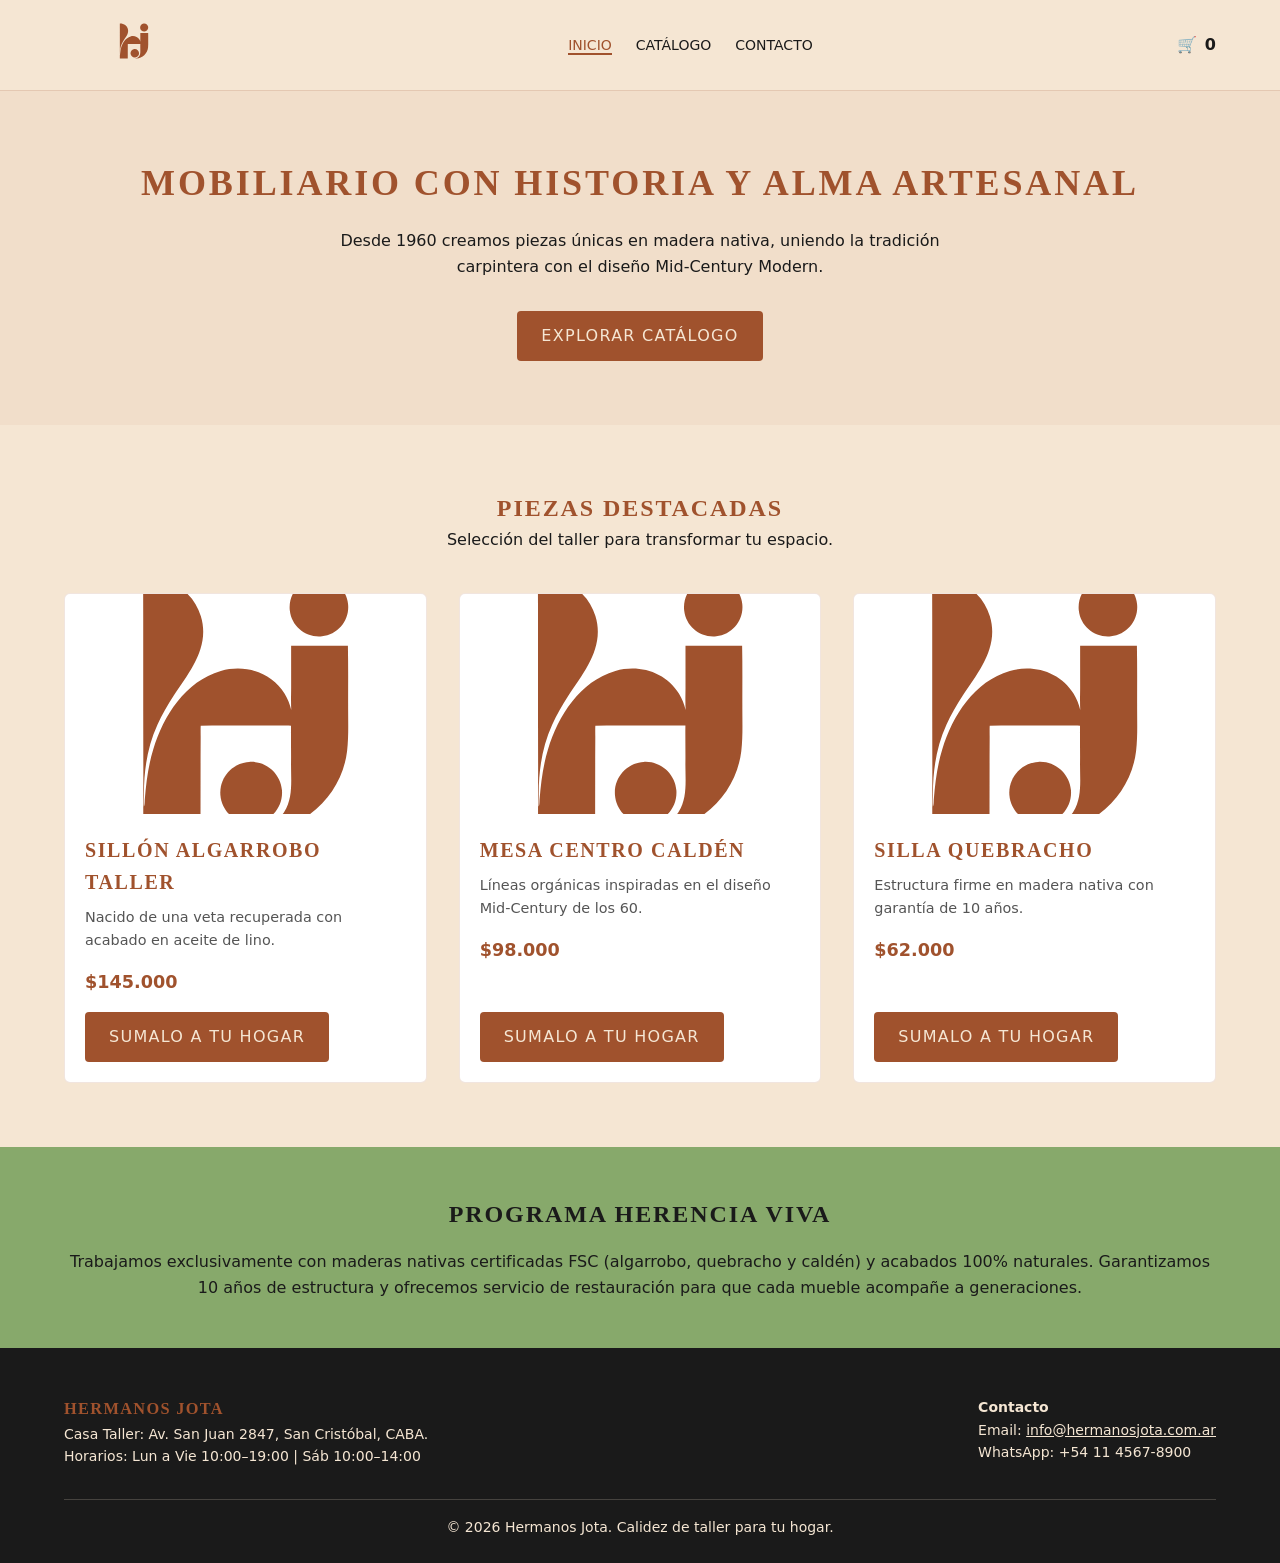
==== src/index.html @ d4ddc40b "maquetado y estilos de la pagina de inicio" ====
<!DOCTYPE html>
<html lang="es">
<head>
    <meta charset="UTF-8">
    <meta name="viewport" content="width=device-width, initial-scale=1.0">
    <title>Hermanos Jota — Mueblería Artesanal</title>
    <meta name="description" content="Mueblería artesanal Mid-Century Modern. Piezas duraderas de madera nativa sustentable hechas a mano en Buenos Aires desde 1960.">
    <link rel="stylesheet" href="css/styles.css">
    <script src="js/app.js" defer></script>
</head>
<body>

    <!-- Header principal -->
    <header class="header">
        <div class="header__container container">
            <a href="index.html" class="header__logo-link" aria-label="Ir a la página de inicio de Hermanos Jota">
                <img src="assets/images/logo.svg" alt="Logotipo de Hermanos Jota Muebles" class="header__logo" width="140" height="50">
            </a>

            <nav class="nav" aria-label="Navegación principal">
                <ul class="nav__list">
                    <li><a href="index.html" class="nav__link nav__link--active" aria-current="page">Inicio</a></li>
                    <li><a href="productos.html" class="nav__link">Catálogo</a></li>
                    <li><a href="contacto.html" class="nav__link">Contacto</a></li>
                </ul>
            </nav>

            <div class="header__cart-status" aria-label="Estado del carrito">
                <span class="cart-icon" aria-hidden="true">🛒</span>
                <span class="cart-count" id="cart-counter">0</span>
            </div>
        </div>
    </header>

    <main>
        <!-- Hero Banner -->
        <section class="hero" aria-labelledby="hero-title">
            <div class="hero__content container">
                <h1 id="hero-title" class="hero__title">Mobiliario con historia y alma artesanal</h1>
                <p class="hero__subtitle">
                    Desde 1960 creamos piezas únicas en madera nativa, uniendo la tradición carpintera con el diseño Mid-Century Modern.
                </p>
                <a href="productos.html" class="btn btn--primary">Explorar catálogo</a>
            </div>
        </section>

        <!-- Sección Destacados -->
        <section class="featured container" aria-labelledby="featured-title">
            <header class="section-header">
                <h2 id="featured-title" class="section-header__title">Piezas destacadas</h2>
                <p class="section-header__subtitle">Selección del taller para transformar tu espacio.</p>
            </header>

            <!-- Estado de carga -->
            <div id="loading-state" class="loading-state" aria-live="polite">
                <p>Cargando piezas del taller...</p>
            </div>

            <!-- Grilla de productos (se puebla dinámicamente con JS) -->
            <div id="featured-products-grid" class="products-grid" aria-live="polite"></div>
        </section>

        <!-- Sección Herencia Viva -->
        <section class="heritage" aria-labelledby="heritage-title">
            <div class="heritage__container container">
                <h2 id="heritage-title" class="heritage__title">Programa Herencia Viva</h2>
                <p class="heritage__text">
                    Trabajamos exclusivamente con maderas nativas certificadas FSC (algarrobo, quebracho y caldén) y acabados 100% naturales. Garantizamos 10 años de estructura y ofrecemos servicio de restauración para que cada mueble acompañe a generaciones.
                </p>
            </div>
        </section>
    </main>

    <!-- Footer -->
    <footer class="footer">
        <div class="footer__container container">
            <div class="footer__info">
                <h3 class="footer__brand">Hermanos Jota</h3>
                <p>Casa Taller: Av. San Juan 2847, San Cristóbal, CABA.</p>
                <p>Horarios: Lun a Vie 10:00–19:00 | Sáb 10:00–14:00</p>
            </div>
            <div class="footer__contact">
                <h4>Contacto</h4>
                <p>Email: <a href="mailto:info@hermanosjota.com.ar">info@hermanosjota.com.ar</a></p>
                <p>WhatsApp: +54 11 4567-8900</p>
            </div>
            <div class="footer__copy">
                <p>&copy; <span id="current-year"></span> Hermanos Jota. Calidez de taller para tu hogar.</p>
            </div>
        </div>
    </footer>

</body>
</html>
---- src/css/styles.css ----
/* Variables del Manual de Marca (2026) */
:root {
    --siena-tostado: #A0522D;
    --verde-salvia: #87A96B;
    --alabastro-calido: #F5E6D3;
    --vara-de-oro: #D4A437;
    --rosa-polvoriento: #C47A6D;
    --negro-carbon: #1A1A1A;
    --font-primary: 'Inter', system-ui, -apple-system, sans-serif;
    --font-secondary: 'Playfair Display', Georgia, serif;
}

/* Reset y Base */
*, *::before, *::after {
    box-sizing: border-box;
    margin: 0;
    padding: 0;
}

body {
    font-family: var(--font-primary);
    font-weight: 400;
    font-size: 1rem;
    line-height: 1.6;
    color: var(--negro-carbon);
    background-color: var(--alabastro-calido);
}

.container {
    width: 90%;
    max-width: 1200px;
    margin: 0 auto;
}

/* Tipografías y Encabezados */
h1, h2, h3 {
    font-family: var(--font-secondary);
    color: var(--siena-tostado);
    text-transform: uppercase;
    letter-spacing: 0.08em;
}

/* Header */
.header {
    background-color: var(--alabastro-calido);
    border-bottom: 1px solid rgba(160, 82, 45, 0.2);
    padding: 1rem 0;
    position: sticky;
    top: 0;
    z-index: 100;
}

.header__container {
    display: flex;
    justify-content: space-between;
    align-items: center;
}

.nav__list {
    display: flex;
    gap: 1.5rem;
    list-style: none;
}

.nav__link {
    text-decoration: none;
    color: var(--negro-carbon);
    font-weight: 500;
    text-transform: uppercase;
    font-size: 0.875rem;
}

    .nav__link--active, .nav__link:hover {
        color: var(--siena-tostado);
        border-bottom: 2px solid var(--siena-tostado);
    }

.header__cart-status {
    display: flex;
    align-items: center;
    gap: 0.5rem;
    font-weight: bold;
}

/* Hero Section */
.hero {
    padding: 4rem 0;
    text-align: center;
    background-color: rgba(160, 82, 45, 0.05);
}

.hero__title {
    font-size: 2.25rem;
    margin-bottom: 1rem;
}

.hero__subtitle {
    max-width: 650px;
    margin: 0 auto 2rem auto;
}

/* Botones */
.btn {
    display: inline-block;
    padding: 0.75rem 1.5rem;
    font-family: var(--font-primary);
    font-weight: 500;
    text-transform: uppercase;
    letter-spacing: 0.08em;
    text-decoration: none;
    border-radius: 4px;
    transition: background-color 0.3s ease;
}

.btn--primary {
    background-color: var(--siena-tostado);
    color: var(--alabastro-calido);
}

    .btn--primary:hover {
        background-color: #804022;
    }

/* Productos Destacados (Grid Mobile-First) */
.featured {
    padding: 4rem 0;
}

.section-header {
    text-align: center;
    margin-bottom: 2.5rem;
}

.loading-state {
    text-align: center;
    padding: 2rem;
    font-style: italic;
}

.products-grid {
    display: grid;
    grid-template-columns: 1fr;
    gap: 2rem;
}

@media (min-width: 600px) {
    .products-grid {
        grid-template-columns: repeat(2, 1fr);
    }
}

@media (min-width: 992px) {
    .products-grid {
        grid-template-columns: repeat(3, 1fr);
    }
}

/* Card de Producto */
.card {
    background: #ffffff;
    border: 1px solid rgba(160, 82, 45, 0.15);
    border-radius: 6px;
    overflow: hidden;
    display: flex;
    flex-direction: column;
}

.card__img {
    width: 100%;
    height: 220px;
    object-fit: cover;
}

.card__body {
    padding: 1.25rem;
    display: flex;
    flex-direction: column;
    flex-grow: 1;
}

.card__title {
    font-size: 1.25rem;
    margin-bottom: 0.5rem;
}

.card__description {
    font-size: 0.9rem;
    margin-bottom: 1rem;
    color: #555;
}

.card__price {
    font-weight: 700;
    color: var(--siena-tostado);
    margin-bottom: 1rem;
    font-size: 1.1rem;
}

.card__link {
    margin-top: auto;
    align-self: start;
}

/* Herencia Viva y Footer */
.heritage {
    background-color: var(--verde-salvia);
    color: var(--negro-carbon);
    padding: 3rem 0;
    text-align: center;
}

.heritage__title {
    color: var(--negro-carbon);
    margin-bottom: 1rem;
}

.footer {
    background-color: var(--negro-carbon);
    color: var(--alabastro-calido);
    padding: 3rem 0 1.5rem 0;
    font-size: 0.875rem;
}

    .footer a {
        color: var(--alabastro-calido);
    }

.footer__container {
    display: flex;
    flex-direction: column;
    gap: 2rem;
}

.footer__copy {
    border-top: 1px solid rgba(245, 230, 211, 0.2);
    padding-top: 1rem;
    width: 100%;
    text-align: center;
}

@media (min-width: 768px) {
    .footer__container {
        flex-direction: row;
        flex-wrap: wrap;
        justify-content: space-between;
    }
}
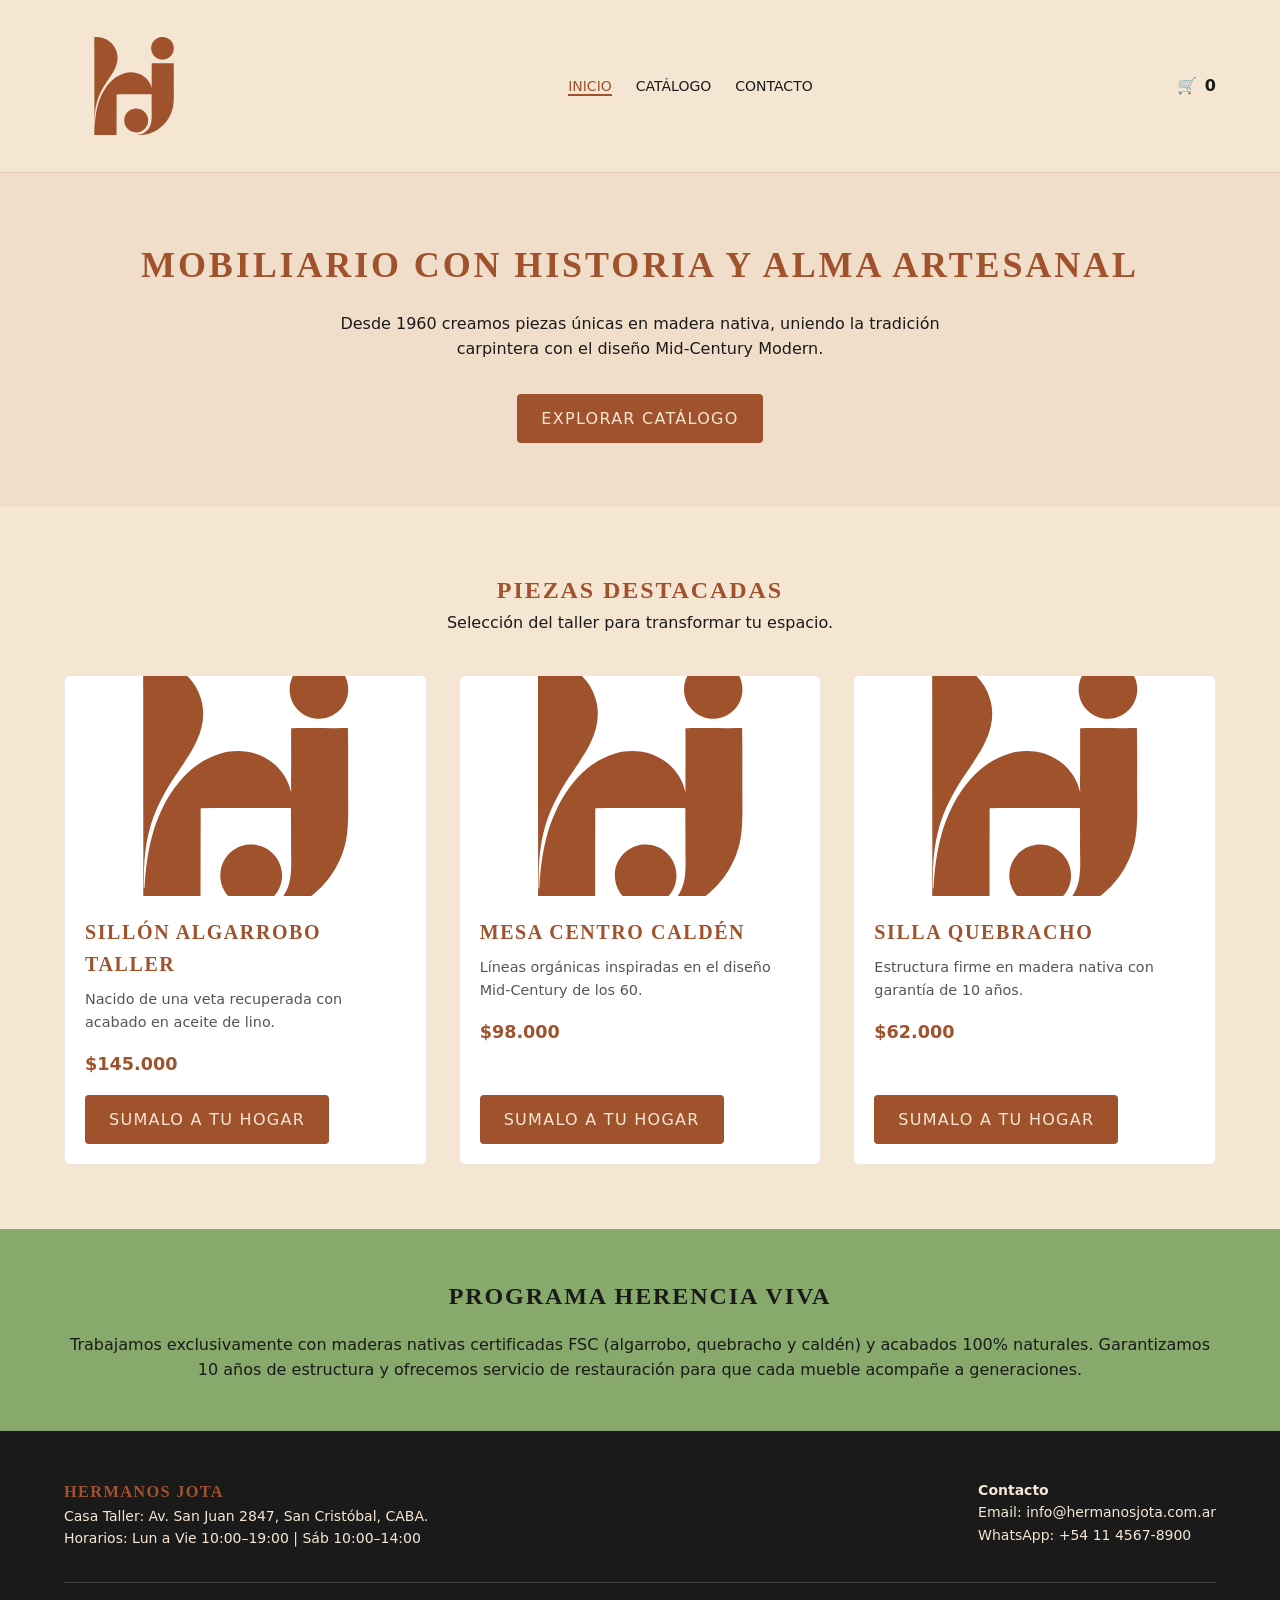
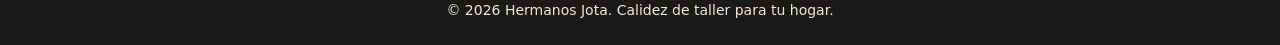
==== commit 1b4a00ec: "fix: corregir rutas de imagenes y carga de modulos JS" ====
--- a/src/index.html
+++ b/src/index.html
@@ -6,7 +6,7 @@
     <title>Hermanos Jota — Mueblería Artesanal</title>
     <meta name="description" content="Mueblería artesanal Mid-Century Modern. Piezas duraderas de madera nativa sustentable hechas a mano en Buenos Aires desde 1960.">
     <link rel="stylesheet" href="css/styles.css">
-    <script src="js/app.js" defer></script>
+    <script type="module" src="js/app.js"></script>
 </head>
 <body>
 
--- a/src/css/styles.css
+++ b/src/css/styles.css
@@ -1,3 +1,284 @@
+/* ==========================================================================
+   Variables de Color (Manual de Marca - 2026)
+   ========================================================================== */
+:root {
+  --siena-tostado: #A0522D;    /* Color de marca principal, títulos principales */
+  --verde-salvia: #87A96B;     /* Acento secundario, destaca sustentabilidad */
+  --alabastro-calido: #F5E6D3; /* Fondo principal de la web, secciones y fotos */
+  --vara-de-oro: #D4A437;      /* Detalles premium y acentos refinados */
+  --rosa-polvoriento: #C47A6D; /* Acentos suaves y matices delicados */
+  --negro-carbon: #1A1A1A;     /* Color del texto principal para máxima legibilidad */
+}
+
+/* ==========================================================================
+   Fuentes Locales
+   ========================================================================== */
+@font-face {
+  font-family: 'Inter';
+  src: url('../assets/fonts/inter/inter-v-latin-300.woff2') format('woff2');
+  font-weight: 300;
+  font-style: normal;
+  font-display: swap;
+}
+
+@font-face {
+  font-family: 'Inter';
+  src: url('../assets/fonts/inter/inter-v-latin-400.woff2') format('woff2');
+  font-weight: 400;
+  font-style: normal;
+  font-display: swap;
+}
+
+@font-face {
+  font-family: 'Inter';
+  src: url('../assets/fonts/inter/inter-v-latin-500.woff2') format('woff2');
+  font-weight: 500;
+  font-style: normal;
+  font-display: swap;
+}
+
+@font-face {
+  font-family: 'Inter';
+  src: url('../assets/fonts/inter/inter-v-latin-700.woff2') format('woff2');
+  font-weight: 700;
+  font-style: normal;
+  font-display: swap;
+}
+
+@font-face {
+  font-family: 'Playfair Display';
+  src: url('../assets/fonts/playfair-display/playfair-display-v-latin-400.woff2') format('woff2');
+  font-weight: 400;
+  font-style: normal;
+  font-display: swap;
+}
+
+@font-face {
+  font-family: 'Playfair Display';
+  src: url('../assets/fonts/playfair-display/playfair-display-v-latin-700.woff2') format('woff2');
+  font-weight: 700;
+  font-style: normal;
+  font-display: swap;
+}
+
+/* ==========================================================================
+   Reseteo Básico
+   ========================================================================== */
+* {
+  margin: 0;
+  padding: 0;
+  box-sizing: border-box;
+}
+
+body {
+  background-color: var(--alabastro-calido);
+  color: var(--negro-carbon);
+  font-family: 'Inter', sans-serif;
+  font-weight: 400;
+  font-size: 16px;
+  line-height: 1.6;
+}
+
+img {
+  max-width: 100%;
+  height: auto;
+  display: block;
+}
+
+a {
+  text-decoration: none;
+  color: inherit;
+}
+
+ul {
+  list-style: none;
+}
+
+/* ==========================================================================
+   Estructura Principal Común
+   ========================================================================== */
+.contenedor {
+  width: 90%;
+  max-width: 1366px;
+  margin: 0 auto;
+}
+
+/* ==========================================================================
+   Header y Navegación
+   ========================================================================== */
+.header-principal {
+  background-color: var(--alabastro-calido);
+  border-bottom: 1px solid rgba(160, 82, 45, 0.3); /* Siena tostado transparente */
+  padding: 1.5rem 0;
+}
+
+.header-contenido {
+  display: flex;
+  flex-direction: column;
+  align-items: center;
+  gap: 1.5rem;
+}
+
+.logo-link {
+  font-family: 'Playfair Display', Georgia, serif;
+  font-size: 1.5rem;
+  font-weight: 700;
+  color: var(--siena-tostado);
+  text-transform: uppercase;
+  letter-spacing: 0.1em;
+}
+
+.lista-nav {
+  display: flex;
+  gap: 1.5rem;
+  flex-wrap: wrap;
+  justify-content: center;
+}
+
+.link-nav {
+  font-family: 'Inter', sans-serif;
+  font-weight: 500;
+  text-transform: uppercase;
+  letter-spacing: 0.08em;
+  color: var(--negro-carbon);
+  font-size: 0.875rem;
+  transition: color 0.3s ease;
+}
+
+.link-nav:hover,
+.link-nav.activo {
+  color: var(--siena-tostado);
+}
+
+/* ==========================================================================
+   Botones y CTAs Comunes
+   ========================================================================== */
+.btn-primario {
+  font-family: 'Inter', sans-serif;
+  font-weight: 700;
+  font-size: 0.875rem;
+  text-transform: uppercase;
+  letter-spacing: 0.08em;
+  color: var(--alabastro-calido);
+  background-color: var(--siena-tostado);
+  padding: 1rem 1.5rem;
+  border-radius: 4px;
+  transition: background-color 0.3s ease;
+  display: inline-block;
+  border: 1px solid var(--siena-tostado);
+  cursor: pointer;
+}
+
+.btn-primario:hover {
+  background-color: transparent;
+  color: var(--siena-tostado);
+}
+
+/* ==========================================================================
+   Etiqueta Sustentable
+   ========================================================================== */
+.etiqueta-sustentable {
+  position: absolute;
+  top: 1rem;
+  right: 1rem;
+  z-index: 2;
+  background-color: var(--verde-salvia);
+  color: var(--alabastro-calido); 
+  font-family: 'Inter', sans-serif;
+  font-size: 0.75rem;
+  font-weight: 700;
+  padding: 0.3rem 0.8rem;
+  border-radius: 20px;
+  text-transform: uppercase;
+  letter-spacing: 0.05em;
+}
+
+/* ==========================================================================
+   Mensajes de Estado (Carga y Vacío)
+   ========================================================================== */
+.mensaje-carga,
+.mensaje-vacio {
+  font-family: 'Playfair Display', Georgia, serif;
+  font-style: italic;
+  font-size: 1.25rem;
+  color: var(--siena-tostado);
+  text-align: center;
+  padding: 3rem 1rem;
+  width: 100%;
+  grid-column: 1 / -1;
+}
+
+/* ==========================================================================
+   Footer Común
+   ========================================================================== */
+.footer-principal {
+  background-color: var(--siena-tostado);
+  color: var(--alabastro-calido);
+  padding: 3rem 0 1rem;
+  margin-top: 4rem;
+}
+
+.footer-contenido {
+  display: flex;
+  flex-direction: column;
+  gap: 2rem;
+  margin-bottom: 2rem;
+  text-align: center;
+}
+
+.titulo-footer {
+  font-family: 'Playfair Display', Georgia, serif;
+  font-size: 1.25rem;
+  font-weight: 700;
+  margin-bottom: 1rem;
+  color: var(--alabastro-calido);
+}
+
+.texto-footer {
+  font-family: 'Inter', sans-serif;
+  font-size: 0.875rem;
+  font-weight: 300;
+  margin-bottom: 0.5rem;
+  color: var(--alabastro-calido);
+}
+
+.footer-bottom {
+  text-align: center;
+  border-top: 1px solid rgba(245, 230, 211, 0.2);
+  padding-top: 1.5rem;
+}
+
+.texto-footer-bottom {
+  font-family: 'Inter', sans-serif;
+  font-size: 0.75rem;
+  font-weight: 300;
+  color: var(--alabastro-calido);
+}
+
+/* ==========================================================================
+   Estilo texto seleccionado
+   ========================================================================== */
+
+::selection {
+  background-color: rgb(160, 82, 45, 0.6); /* Color de fondo del texto seleccionado */
+  color: var(--alabastro-calido);            /* Color de la letra */
+}
+
+/* ==========================================================================
+   Media Queries Globales Comunes
+   ========================================================================== */
+@media (min-width: 48em) { /* 768px - Tablet */
+  .header-contenido {
+    flex-direction: row;
+    justify-content: space-between;
+  }
+
+  .footer-contenido {
+    flex-direction: row;
+    justify-content: space-between;
+    text-align: left;
+  }
+}
 /* Variables del Manual de Marca (2026) */
 :root {
     --siena-tostado: #A0522D;
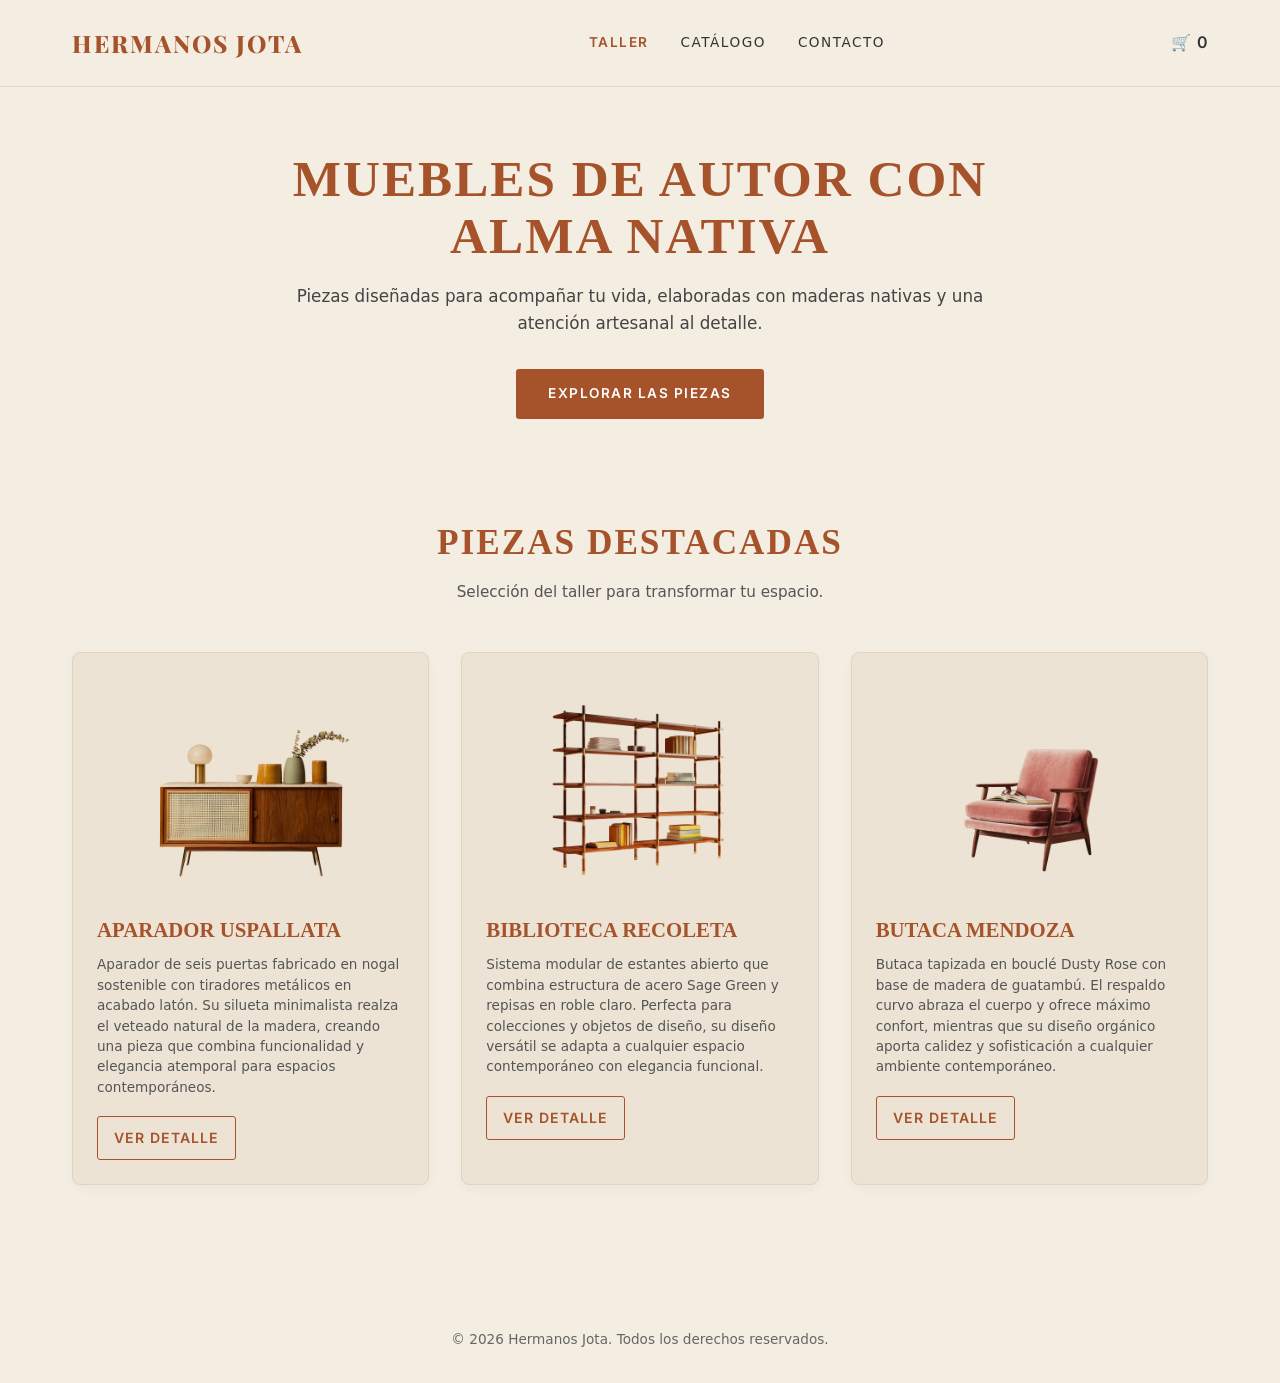
==== commit e1d372bb: "actualizacion inicio" ====
--- a/src/index.html
+++ b/src/index.html
@@ -3,90 +3,61 @@
 <head>
     <meta charset="UTF-8">
     <meta name="viewport" content="width=device-width, initial-scale=1.0">
-    <title>Hermanos Jota — Mueblería Artesanal</title>
-    <meta name="description" content="Mueblería artesanal Mid-Century Modern. Piezas duraderas de madera nativa sustentable hechas a mano en Buenos Aires desde 1960.">
+    <title>Hermanos Jota - Muebles de Autor</title>
+
+    <link rel="preconnect" href="https://fonts.googleapis.com">
+    <link rel="preconnect" href="https://fonts.gstatic.com" crossorigin>
+    <link href="https://fonts.googleapis.com/css2?family=Playfair+Display:ital,wght@0,600;0,700;0,800;1,400&family=Inter:wght@400;500;600&display=swap" rel="stylesheet">
+
     <link rel="stylesheet" href="css/styles.css">
-    <script type="module" src="js/app.js"></script>
+    <link rel="stylesheet" href="css/index.css">
+
+    <script type="module" src="js/index.js" defer></script>
 </head>
 <body>
 
-    <!-- Header principal -->
     <header class="header">
-        <div class="header__container container">
-            <a href="index.html" class="header__logo-link" aria-label="Ir a la página de inicio de Hermanos Jota">
-                <img src="assets/images/logo.svg" alt="Logotipo de Hermanos Jota Muebles" class="header__logo" width="140" height="50">
-            </a>
+        <div class="header__container">
+            <a href="index.html" class="header__logo">HERMANOS JOTA</a>
 
-            <nav class="nav" aria-label="Navegación principal">
-                <ul class="nav__list">
-                    <li><a href="index.html" class="nav__link nav__link--active" aria-current="page">Inicio</a></li>
-                    <li><a href="productos.html" class="nav__link">Catálogo</a></li>
-                    <li><a href="contacto.html" class="nav__link">Contacto</a></li>
-                </ul>
+            <nav class="header__nav">
+                <a href="index.html" class="nav__link nav__link--active">TALLER</a>
+                <a href="productos.html" class="nav__link">CATÁLOGO</a>
+                <a href="#contacto" class="nav__link">CONTACTO</a>
             </nav>
 
-            <div class="header__cart-status" aria-label="Estado del carrito">
-                <span class="cart-icon" aria-hidden="true">🛒</span>
-                <span class="cart-count" id="cart-counter">0</span>
+            <div class="header__cart">
+                <span class="cart__icon">🛒</span>
+                <span class="cart__count">0</span>
             </div>
         </div>
     </header>
 
     <main>
-        <!-- Hero Banner -->
-        <section class="hero" aria-labelledby="hero-title">
-            <div class="hero__content container">
-                <h1 id="hero-title" class="hero__title">Mobiliario con historia y alma artesanal</h1>
+        <section class="hero">
+            <div class="hero__content">
+                <h1 class="hero__title">MUEBLES DE AUTOR CON ALMA NATIVA</h1>
                 <p class="hero__subtitle">
-                    Desde 1960 creamos piezas únicas en madera nativa, uniendo la tradición carpintera con el diseño Mid-Century Modern.
+                    Piezas diseñadas para acompañar tu vida, elaboradas con maderas nativas y una atención artesanal al detalle.
                 </p>
-                <a href="productos.html" class="btn btn--primary">Explorar catálogo</a>
+                <a href="productos.html" class="btn-main hero__btn">EXPLORAR LAS PIEZAS</a>
             </div>
         </section>
 
-        <!-- Sección Destacados -->
-        <section class="featured container" aria-labelledby="featured-title">
-            <header class="section-header">
-                <h2 id="featured-title" class="section-header__title">Piezas destacadas</h2>
-                <p class="section-header__subtitle">Selección del taller para transformar tu espacio.</p>
-            </header>
-
-            <!-- Estado de carga -->
-            <div id="loading-state" class="loading-state" aria-live="polite">
-                <p>Cargando piezas del taller...</p>
+        <section class="featured">
+            <div class="featured__header">
+                <h2 class="featured__title">PIEZAS DESTACADAS</h2>
+                <p class="featured__subtitle">Selección del taller para transformar tu espacio.</p>
             </div>
 
-            <!-- Grilla de productos (se puebla dinámicamente con JS) -->
-            <div id="featured-products-grid" class="products-grid" aria-live="polite"></div>
-        </section>
-
-        <!-- Sección Herencia Viva -->
-        <section class="heritage" aria-labelledby="heritage-title">
-            <div class="heritage__container container">
-                <h2 id="heritage-title" class="heritage__title">Programa Herencia Viva</h2>
-                <p class="heritage__text">
-                    Trabajamos exclusivamente con maderas nativas certificadas FSC (algarrobo, quebracho y caldén) y acabados 100% naturales. Garantizamos 10 años de estructura y ofrecemos servicio de restauración para que cada mueble acompañe a generaciones.
-                </p>
+            <div id="contenedor-destacados" class="products-grid">
             </div>
         </section>
     </main>
 
-    <!-- Footer -->
     <footer class="footer">
-        <div class="footer__container container">
-            <div class="footer__info">
-                <h3 class="footer__brand">Hermanos Jota</h3>
-                <p>Casa Taller: Av. San Juan 2847, San Cristóbal, CABA.</p>
-                <p>Horarios: Lun a Vie 10:00–19:00 | Sáb 10:00–14:00</p>
-            </div>
-            <div class="footer__contact">
-                <h4>Contacto</h4>
-                <p>Email: <a href="mailto:info@hermanosjota.com.ar">info@hermanosjota.com.ar</a></p>
-                <p>WhatsApp: +54 11 4567-8900</p>
-            </div>
-            <div class="footer__copy">
-                <p>&copy; <span id="current-year"></span> Hermanos Jota. Calidez de taller para tu hogar.</p>
-            </div>
+        <div class="footer__container">
+            <p>&copy; <span id="current-year">2026</span> Hermanos Jota. Todos los derechos reservados.</p>
         </div>
     </footer>
 
--- a/src/css/styles.css
+++ b/src/css/styles.css
@@ -2,195 +2,195 @@
    Variables de Color (Manual de Marca - 2026)
    ========================================================================== */
 :root {
-  --siena-tostado: #A0522D;    /* Color de marca principal, títulos principales */
-  --verde-salvia: #87A96B;     /* Acento secundario, destaca sustentabilidad */
-  --alabastro-calido: #F5E6D3; /* Fondo principal de la web, secciones y fotos */
-  --vara-de-oro: #D4A437;      /* Detalles premium y acentos refinados */
-  --rosa-polvoriento: #C47A6D; /* Acentos suaves y matices delicados */
-  --negro-carbon: #1A1A1A;     /* Color del texto principal para máxima legibilidad */
+    --siena-tostado: #A0522D; /* Color de marca principal, títulos principales */
+    --verde-salvia: #87A96B; /* Acento secundario, destaca sustentabilidad */
+    --alabastro-calido: #F5E6D3; /* Fondo principal de la web, secciones y fotos */
+    --vara-de-oro: #D4A437; /* Detalles premium y acentos refinados */
+    --rosa-polvoriento: #C47A6D; /* Acentos suaves y matices delicados */
+    --negro-carbon: #1A1A1A; /* Color del texto principal para máxima legibilidad */
 }
 
 /* ==========================================================================
    Fuentes Locales
    ========================================================================== */
 @font-face {
-  font-family: 'Inter';
-  src: url('../assets/fonts/inter/inter-v-latin-300.woff2') format('woff2');
-  font-weight: 300;
-  font-style: normal;
-  font-display: swap;
-}
-
-@font-face {
-  font-family: 'Inter';
-  src: url('../assets/fonts/inter/inter-v-latin-400.woff2') format('woff2');
-  font-weight: 400;
-  font-style: normal;
-  font-display: swap;
-}
-
-@font-face {
-  font-family: 'Inter';
-  src: url('../assets/fonts/inter/inter-v-latin-500.woff2') format('woff2');
-  font-weight: 500;
-  font-style: normal;
-  font-display: swap;
-}
-
-@font-face {
-  font-family: 'Inter';
-  src: url('../assets/fonts/inter/inter-v-latin-700.woff2') format('woff2');
-  font-weight: 700;
-  font-style: normal;
-  font-display: swap;
-}
-
-@font-face {
-  font-family: 'Playfair Display';
-  src: url('../assets/fonts/playfair-display/playfair-display-v-latin-400.woff2') format('woff2');
-  font-weight: 400;
-  font-style: normal;
-  font-display: swap;
-}
-
-@font-face {
-  font-family: 'Playfair Display';
-  src: url('../assets/fonts/playfair-display/playfair-display-v-latin-700.woff2') format('woff2');
-  font-weight: 700;
-  font-style: normal;
-  font-display: swap;
+    font-family: 'Inter';
+    src: url('../assets/fonts/inter/inter-v-latin-300.woff2') format('woff2');
+    font-weight: 300;
+    font-style: normal;
+    font-display: swap;
+}
+
+@font-face {
+    font-family: 'Inter';
+    src: url('../assets/fonts/inter/inter-v-latin-400.woff2') format('woff2');
+    font-weight: 400;
+    font-style: normal;
+    font-display: swap;
+}
+
+@font-face {
+    font-family: 'Inter';
+    src: url('../assets/fonts/inter/inter-v-latin-500.woff2') format('woff2');
+    font-weight: 500;
+    font-style: normal;
+    font-display: swap;
+}
+
+@font-face {
+    font-family: 'Inter';
+    src: url('../assets/fonts/inter/inter-v-latin-700.woff2') format('woff2');
+    font-weight: 700;
+    font-style: normal;
+    font-display: swap;
+}
+
+@font-face {
+    font-family: 'Playfair Display';
+    src: url('../assets/fonts/playfair-display/playfair-display-v-latin-400.woff2') format('woff2');
+    font-weight: 400;
+    font-style: normal;
+    font-display: swap;
+}
+
+@font-face {
+    font-family: 'Playfair Display';
+    src: url('../assets/fonts/playfair-display/playfair-display-v-latin-700.woff2') format('woff2');
+    font-weight: 700;
+    font-style: normal;
+    font-display: swap;
 }
 
 /* ==========================================================================
    Reseteo Básico
    ========================================================================== */
 * {
-  margin: 0;
-  padding: 0;
-  box-sizing: border-box;
+    margin: 0;
+    padding: 0;
+    box-sizing: border-box;
 }
 
 body {
-  background-color: var(--alabastro-calido);
-  color: var(--negro-carbon);
-  font-family: 'Inter', sans-serif;
-  font-weight: 400;
-  font-size: 16px;
-  line-height: 1.6;
+    background-color: var(--alabastro-calido);
+    color: var(--negro-carbon);
+    font-family: 'Inter', sans-serif;
+    font-weight: 400;
+    font-size: 16px;
+    line-height: 1.6;
 }
 
 img {
-  max-width: 100%;
-  height: auto;
-  display: block;
+    max-width: 100%;
+    height: auto;
+    display: block;
 }
 
 a {
-  text-decoration: none;
-  color: inherit;
+    text-decoration: none;
+    color: inherit;
 }
 
 ul {
-  list-style: none;
+    list-style: none;
 }
 
 /* ==========================================================================
    Estructura Principal Común
    ========================================================================== */
 .contenedor {
-  width: 90%;
-  max-width: 1366px;
-  margin: 0 auto;
+    width: 90%;
+    max-width: 1366px;
+    margin: 0 auto;
 }
 
 /* ==========================================================================
    Header y Navegación
    ========================================================================== */
 .header-principal {
-  background-color: var(--alabastro-calido);
-  border-bottom: 1px solid rgba(160, 82, 45, 0.3); /* Siena tostado transparente */
-  padding: 1.5rem 0;
+    background-color: var(--alabastro-calido);
+    border-bottom: 1px solid rgba(160, 82, 45, 0.3); /* Siena tostado transparente */
+    padding: 1.5rem 0;
 }
 
 .header-contenido {
-  display: flex;
-  flex-direction: column;
-  align-items: center;
-  gap: 1.5rem;
+    display: flex;
+    flex-direction: column;
+    align-items: center;
+    gap: 1.5rem;
 }
 
 .logo-link {
-  font-family: 'Playfair Display', Georgia, serif;
-  font-size: 1.5rem;
-  font-weight: 700;
-  color: var(--siena-tostado);
-  text-transform: uppercase;
-  letter-spacing: 0.1em;
+    font-family: 'Playfair Display', Georgia, serif;
+    font-size: 1.5rem;
+    font-weight: 700;
+    color: var(--siena-tostado);
+    text-transform: uppercase;
+    letter-spacing: 0.1em;
 }
 
 .lista-nav {
-  display: flex;
-  gap: 1.5rem;
-  flex-wrap: wrap;
-  justify-content: center;
+    display: flex;
+    gap: 1.5rem;
+    flex-wrap: wrap;
+    justify-content: center;
 }
 
 .link-nav {
-  font-family: 'Inter', sans-serif;
-  font-weight: 500;
-  text-transform: uppercase;
-  letter-spacing: 0.08em;
-  color: var(--negro-carbon);
-  font-size: 0.875rem;
-  transition: color 0.3s ease;
-}
-
-.link-nav:hover,
-.link-nav.activo {
-  color: var(--siena-tostado);
-}
+    font-family: 'Inter', sans-serif;
+    font-weight: 500;
+    text-transform: uppercase;
+    letter-spacing: 0.08em;
+    color: var(--negro-carbon);
+    font-size: 0.875rem;
+    transition: color 0.3s ease;
+}
+
+    .link-nav:hover,
+    .link-nav.activo {
+        color: var(--siena-tostado);
+    }
 
 /* ==========================================================================
    Botones y CTAs Comunes
    ========================================================================== */
 .btn-primario {
-  font-family: 'Inter', sans-serif;
-  font-weight: 700;
-  font-size: 0.875rem;
-  text-transform: uppercase;
-  letter-spacing: 0.08em;
-  color: var(--alabastro-calido);
-  background-color: var(--siena-tostado);
-  padding: 1rem 1.5rem;
-  border-radius: 4px;
-  transition: background-color 0.3s ease;
-  display: inline-block;
-  border: 1px solid var(--siena-tostado);
-  cursor: pointer;
-}
-
-.btn-primario:hover {
-  background-color: transparent;
-  color: var(--siena-tostado);
-}
+    font-family: 'Inter', sans-serif;
+    font-weight: 700;
+    font-size: 0.875rem;
+    text-transform: uppercase;
+    letter-spacing: 0.08em;
+    color: var(--alabastro-calido);
+    background-color: var(--siena-tostado);
+    padding: 1rem 1.5rem;
+    border-radius: 4px;
+    transition: background-color 0.3s ease;
+    display: inline-block;
+    border: 1px solid var(--siena-tostado);
+    cursor: pointer;
+}
+
+    .btn-primario:hover {
+        background-color: transparent;
+        color: var(--siena-tostado);
+    }
 
 /* ==========================================================================
    Etiqueta Sustentable
    ========================================================================== */
 .etiqueta-sustentable {
-  position: absolute;
-  top: 1rem;
-  right: 1rem;
-  z-index: 2;
-  background-color: var(--verde-salvia);
-  color: var(--alabastro-calido); 
-  font-family: 'Inter', sans-serif;
-  font-size: 0.75rem;
-  font-weight: 700;
-  padding: 0.3rem 0.8rem;
-  border-radius: 20px;
-  text-transform: uppercase;
-  letter-spacing: 0.05em;
+    position: absolute;
+    top: 1rem;
+    right: 1rem;
+    z-index: 2;
+    background-color: var(--verde-salvia);
+    color: var(--alabastro-calido);
+    font-family: 'Inter', sans-serif;
+    font-size: 0.75rem;
+    font-weight: 700;
+    padding: 0.3rem 0.8rem;
+    border-radius: 20px;
+    text-transform: uppercase;
+    letter-spacing: 0.05em;
 }
 
 /* ==========================================================================
@@ -198,331 +198,84 @@
    ========================================================================== */
 .mensaje-carga,
 .mensaje-vacio {
-  font-family: 'Playfair Display', Georgia, serif;
-  font-style: italic;
-  font-size: 1.25rem;
-  color: var(--siena-tostado);
-  text-align: center;
-  padding: 3rem 1rem;
-  width: 100%;
-  grid-column: 1 / -1;
+    font-family: 'Playfair Display', Georgia, serif;
+    font-style: italic;
+    font-size: 1.25rem;
+    color: var(--siena-tostado);
+    text-align: center;
+    padding: 3rem 1rem;
+    width: 100%;
+    grid-column: 1 / -1;
 }
 
 /* ==========================================================================
    Footer Común
    ========================================================================== */
 .footer-principal {
-  background-color: var(--siena-tostado);
-  color: var(--alabastro-calido);
-  padding: 3rem 0 1rem;
-  margin-top: 4rem;
+    background-color: var(--siena-tostado);
+    color: var(--alabastro-calido);
+    padding: 3rem 0 1rem;
+    margin-top: 4rem;
 }
 
 .footer-contenido {
-  display: flex;
-  flex-direction: column;
-  gap: 2rem;
-  margin-bottom: 2rem;
-  text-align: center;
-}
-
-.titulo-footer {
-  font-family: 'Playfair Display', Georgia, serif;
-  font-size: 1.25rem;
-  font-weight: 700;
-  margin-bottom: 1rem;
-  color: var(--alabastro-calido);
-}
-
-.texto-footer {
-  font-family: 'Inter', sans-serif;
-  font-size: 0.875rem;
-  font-weight: 300;
-  margin-bottom: 0.5rem;
-  color: var(--alabastro-calido);
-}
-
-.footer-bottom {
-  text-align: center;
-  border-top: 1px solid rgba(245, 230, 211, 0.2);
-  padding-top: 1.5rem;
-}
-
-.texto-footer-bottom {
-  font-family: 'Inter', sans-serif;
-  font-size: 0.75rem;
-  font-weight: 300;
-  color: var(--alabastro-calido);
-}
-
-/* ==========================================================================
-   Estilo texto seleccionado
-   ========================================================================== */
-
-::selection {
-  background-color: rgb(160, 82, 45, 0.6); /* Color de fondo del texto seleccionado */
-  color: var(--alabastro-calido);            /* Color de la letra */
-}
-
-/* ==========================================================================
-   Media Queries Globales Comunes
-   ========================================================================== */
-@media (min-width: 48em) { /* 768px - Tablet */
-  .header-contenido {
-    flex-direction: row;
-    justify-content: space-between;
-  }
-
-  .footer-contenido {
-    flex-direction: row;
-    justify-content: space-between;
-    text-align: left;
-  }
-}
-/* Variables del Manual de Marca (2026) */
-:root {
-    --siena-tostado: #A0522D;
-    --verde-salvia: #87A96B;
-    --alabastro-calido: #F5E6D3;
-    --vara-de-oro: #D4A437;
-    --rosa-polvoriento: #C47A6D;
-    --negro-carbon: #1A1A1A;
-    --font-primary: 'Inter', system-ui, -apple-system, sans-serif;
-    --font-secondary: 'Playfair Display', Georgia, serif;
-}
-
-/* Reset y Base */
-*, *::before, *::after {
-    box-sizing: border-box;
-    margin: 0;
-    padding: 0;
-}
-
-body {
-    font-family: var(--font-primary);
-    font-weight: 400;
-    font-size: 1rem;
-    line-height: 1.6;
-    color: var(--negro-carbon);
-    background-color: var(--alabastro-calido);
-}
-
-.container {
-    width: 90%;
-    max-width: 1200px;
-    margin: 0 auto;
-}
-
-/* Tipografías y Encabezados */
-h1, h2, h3 {
-    font-family: var(--font-secondary);
-    color: var(--siena-tostado);
-    text-transform: uppercase;
-    letter-spacing: 0.08em;
-}
-
-/* Header */
-.header {
-    background-color: var(--alabastro-calido);
-    border-bottom: 1px solid rgba(160, 82, 45, 0.2);
-    padding: 1rem 0;
-    position: sticky;
-    top: 0;
-    z-index: 100;
-}
-
-.header__container {
-    display: flex;
-    justify-content: space-between;
-    align-items: center;
-}
-
-.nav__list {
-    display: flex;
-    gap: 1.5rem;
-    list-style: none;
-}
-
-.nav__link {
-    text-decoration: none;
-    color: var(--negro-carbon);
-    font-weight: 500;
-    text-transform: uppercase;
-    font-size: 0.875rem;
-}
-
-    .nav__link--active, .nav__link:hover {
-        color: var(--siena-tostado);
-        border-bottom: 2px solid var(--siena-tostado);
-    }
-
-.header__cart-status {
-    display: flex;
-    align-items: center;
-    gap: 0.5rem;
-    font-weight: bold;
-}
-
-/* Hero Section */
-.hero {
-    padding: 4rem 0;
-    text-align: center;
-    background-color: rgba(160, 82, 45, 0.05);
-}
-
-.hero__title {
-    font-size: 2.25rem;
-    margin-bottom: 1rem;
-}
-
-.hero__subtitle {
-    max-width: 650px;
-    margin: 0 auto 2rem auto;
-}
-
-/* Botones */
-.btn {
-    display: inline-block;
-    padding: 0.75rem 1.5rem;
-    font-family: var(--font-primary);
-    font-weight: 500;
-    text-transform: uppercase;
-    letter-spacing: 0.08em;
-    text-decoration: none;
-    border-radius: 4px;
-    transition: background-color 0.3s ease;
-}
-
-.btn--primary {
-    background-color: var(--siena-tostado);
-    color: var(--alabastro-calido);
-}
-
-    .btn--primary:hover {
-        background-color: #804022;
-    }
-
-/* Productos Destacados (Grid Mobile-First) */
-.featured {
-    padding: 4rem 0;
-}
-
-.section-header {
-    text-align: center;
-    margin-bottom: 2.5rem;
-}
-
-.loading-state {
-    text-align: center;
-    padding: 2rem;
-    font-style: italic;
-}
-
-.products-grid {
-    display: grid;
-    grid-template-columns: 1fr;
-    gap: 2rem;
-}
-
-@media (min-width: 600px) {
-    .products-grid {
-        grid-template-columns: repeat(2, 1fr);
-    }
-}
-
-@media (min-width: 992px) {
-    .products-grid {
-        grid-template-columns: repeat(3, 1fr);
-    }
-}
-
-/* Card de Producto */
-.card {
-    background: #ffffff;
-    border: 1px solid rgba(160, 82, 45, 0.15);
-    border-radius: 6px;
-    overflow: hidden;
-    display: flex;
-    flex-direction: column;
-}
-
-.card__img {
-    width: 100%;
-    height: 220px;
-    object-fit: cover;
-}
-
-.card__body {
-    padding: 1.25rem;
-    display: flex;
-    flex-direction: column;
-    flex-grow: 1;
-}
-
-.card__title {
-    font-size: 1.25rem;
-    margin-bottom: 0.5rem;
-}
-
-.card__description {
-    font-size: 0.9rem;
-    margin-bottom: 1rem;
-    color: #555;
-}
-
-.card__price {
-    font-weight: 700;
-    color: var(--siena-tostado);
-    margin-bottom: 1rem;
-    font-size: 1.1rem;
-}
-
-.card__link {
-    margin-top: auto;
-    align-self: start;
-}
-
-/* Herencia Viva y Footer */
-.heritage {
-    background-color: var(--verde-salvia);
-    color: var(--negro-carbon);
-    padding: 3rem 0;
-    text-align: center;
-}
-
-.heritage__title {
-    color: var(--negro-carbon);
-    margin-bottom: 1rem;
-}
-
-.footer {
-    background-color: var(--negro-carbon);
-    color: var(--alabastro-calido);
-    padding: 3rem 0 1.5rem 0;
-    font-size: 0.875rem;
-}
-
-    .footer a {
-        color: var(--alabastro-calido);
-    }
-
-.footer__container {
     display: flex;
     flex-direction: column;
     gap: 2rem;
-}
-
-.footer__copy {
+    margin-bottom: 2rem;
+    text-align: center;
+}
+
+.titulo-footer {
+    font-family: 'Playfair Display', Georgia, serif;
+    font-size: 1.25rem;
+    font-weight: 700;
+    margin-bottom: 1rem;
+    color: var(--alabastro-calido);
+}
+
+.texto-footer {
+    font-family: 'Inter', sans-serif;
+    font-size: 0.875rem;
+    font-weight: 300;
+    margin-bottom: 0.5rem;
+    color: var(--alabastro-calido);
+}
+
+.footer-bottom {
+    text-align: center;
     border-top: 1px solid rgba(245, 230, 211, 0.2);
-    padding-top: 1rem;
-    width: 100%;
-    text-align: center;
-}
-
-@media (min-width: 768px) {
-    .footer__container {
+    padding-top: 1.5rem;
+}
+
+.texto-footer-bottom {
+    font-family: 'Inter', sans-serif;
+    font-size: 0.75rem;
+    font-weight: 300;
+    color: var(--alabastro-calido);
+}
+
+/* ==========================================================================
+   Estilo texto seleccionado
+   ========================================================================== */
+
+::selection {
+    background-color: rgb(160, 82, 45, 0.6); /* Color de fondo del texto seleccionado */
+    color: var(--alabastro-calido); /* Color de la letra */
+}
+
+/* ==========================================================================
+   Media Queries Globales Comunes
+   ========================================================================== */
+@media (min-width: 48em) { /* 768px - Tablet */
+    .header-contenido {
         flex-direction: row;
-        flex-wrap: wrap;
         justify-content: space-between;
     }
-}
+
+    .footer-contenido {
+        flex-direction: row;
+        justify-content: space-between;
+        text-align: left;
+    }
+}
--- a/src/css/index.css
+++ b/src/css/index.css
@@ -0,0 +1,225 @@
+:root {
+    --font-heading: 'Playfair Display', Georgia, serif;
+    --font-body: 'Inter', system-ui, -apple-system, sans-serif;
+    --color-brand: #a6532b;
+    --color-brand-hover: #823d1d;
+    --color-bg-main: #f3ede2;
+    --color-card-bg: #ece3d4; /* Fondo crema para las tarjetas */
+    --color-card-border: #e0d4c1;
+}
+
+body {
+    font-family: var(--font-body);
+    background-color: var(--color-bg-main);
+    color: #333333;
+    margin: 0;
+}
+
+/* HEADER */
+.header {
+    padding: 1.5rem 0;
+    background-color: var(--color-bg-main);
+    border-bottom: 1px solid rgba(166, 83, 43, 0.15);
+}
+
+.header__container {
+    display: flex;
+    align-items: center;
+    justify-content: space-between;
+    max-width: 1200px;
+    margin: 0 auto;
+    padding: 0 2rem;
+}
+
+.header__logo {
+    font-family: var(--font-heading);
+    font-weight: 800;
+    font-size: 1.5rem;
+    color: var(--color-brand);
+    text-decoration: none;
+    letter-spacing: 2px;
+}
+
+.header__nav {
+    display: flex;
+    gap: 2rem;
+}
+
+.nav__link {
+    text-decoration: none;
+    color: #333333;
+    font-size: 0.85rem;
+    letter-spacing: 1.5px;
+    text-transform: uppercase;
+    font-weight: 500;
+}
+
+    .nav__link:hover,
+    .nav__link--active {
+        color: var(--color-brand);
+        font-weight: 600;
+    }
+
+.header__cart {
+    display: flex;
+    align-items: center;
+    gap: 0.4rem;
+    font-weight: 600;
+    cursor: pointer;
+}
+
+/* HERO */
+.hero {
+    padding: 4rem 1.5rem 3rem;
+    text-align: center;
+}
+
+.hero__content {
+    max-width: 750px;
+    margin: 0 auto;
+}
+
+.hero__title {
+    font-family: var(--font-heading);
+    font-size: 3.2rem;
+    font-weight: 700;
+    color: var(--color-brand);
+    margin-bottom: 1.2rem;
+    letter-spacing: 2px;
+    text-transform: uppercase;
+    line-height: 1.1;
+}
+
+.hero__subtitle {
+    font-size: 1.05rem;
+    color: #444444;
+    margin-bottom: 2rem;
+    line-height: 1.6;
+}
+
+.btn-main {
+    display: inline-block;
+    padding: 0.9rem 2rem;
+    background-color: var(--color-brand);
+    color: #ffffff;
+    text-decoration: none;
+    font-weight: 600;
+    font-size: 0.85rem;
+    letter-spacing: 1.5px;
+    text-transform: uppercase;
+    border-radius: 3px;
+    transition: background-color 0.2s ease;
+}
+
+    .btn-main:hover {
+        background-color: var(--color-brand-hover);
+    }
+
+/* DESTACADOS Y CARDS CREMA */
+.featured {
+    padding: 3rem 2rem;
+    max-width: 1200px;
+    margin: 0 auto;
+}
+
+.featured__header {
+    text-align: center;
+    margin-bottom: 3rem;
+}
+
+.featured__title {
+    font-family: var(--font-heading);
+    font-size: 2.2rem;
+    color: var(--color-brand);
+    letter-spacing: 2px;
+    text-transform: uppercase;
+    margin-bottom: 0.5rem;
+}
+
+.featured__subtitle {
+    color: #555555;
+    font-size: 0.95rem;
+}
+
+.products-grid {
+    display: grid;
+    grid-template-columns: repeat(auto-fit, minmax(300px, 1fr));
+    gap: 2rem;
+}
+
+.product-card {
+    background-color: var(--color-card-bg); /* Fondo cremita */
+    border: 1px solid var(--color-card-border);
+    border-radius: 8px;
+    padding: 1.5rem;
+    display: flex;
+    flex-direction: column;
+    position: relative;
+    box-shadow: 0 4px 12px rgba(0,0,0,0.03);
+}
+
+.product-card__tag {
+    position: absolute;
+    top: 1rem;
+    right: 1rem;
+    background-color: #729b6f;
+    color: white;
+    font-size: 0.7rem;
+    font-weight: 700;
+    padding: 0.3rem 0.6rem;
+    border-radius: 12px;
+    text-transform: uppercase;
+}
+
+.product-card__img {
+    width: 100%;
+    height: 220px;
+    object-fit: contain;
+    margin-bottom: 1rem;
+    mix-blend-mode: multiply; /* Para que las imágenes con fondo blanco se integren con el tono crema */
+}
+
+.product-card__title {
+    font-family: var(--font-heading);
+    color: var(--color-brand);
+    font-size: 1.3rem;
+    margin-bottom: 0.5rem;
+    text-transform: uppercase;
+}
+
+.product-card__desc {
+    font-size: 0.85rem;
+    color: #555555;
+    line-height: 1.5;
+    margin-bottom: 1.2rem;
+    flex-grow: 1;
+}
+
+.btn-card {
+    display: inline-block;
+    text-align: center;
+    padding: 0.6rem 1rem;
+    border: 1px solid var(--color-brand);
+    color: var(--color-brand);
+    text-decoration: none;
+    font-weight: 600;
+    font-size: 0.88rem;
+    letter-spacing: 1px;
+    border-radius: 3px;
+    transition: all 0.2s ease;
+    background-color: transparent;
+}
+
+    .btn-card:hover {
+        background-color: var(--color-brand);
+        color: #ffffff;
+    }
+
+/* FOOTER */
+.footer {
+    text-align: center;
+    padding: 2rem;
+    color: #666666;
+    font-size: 0.85rem;
+    margin-top: 4rem;
+}
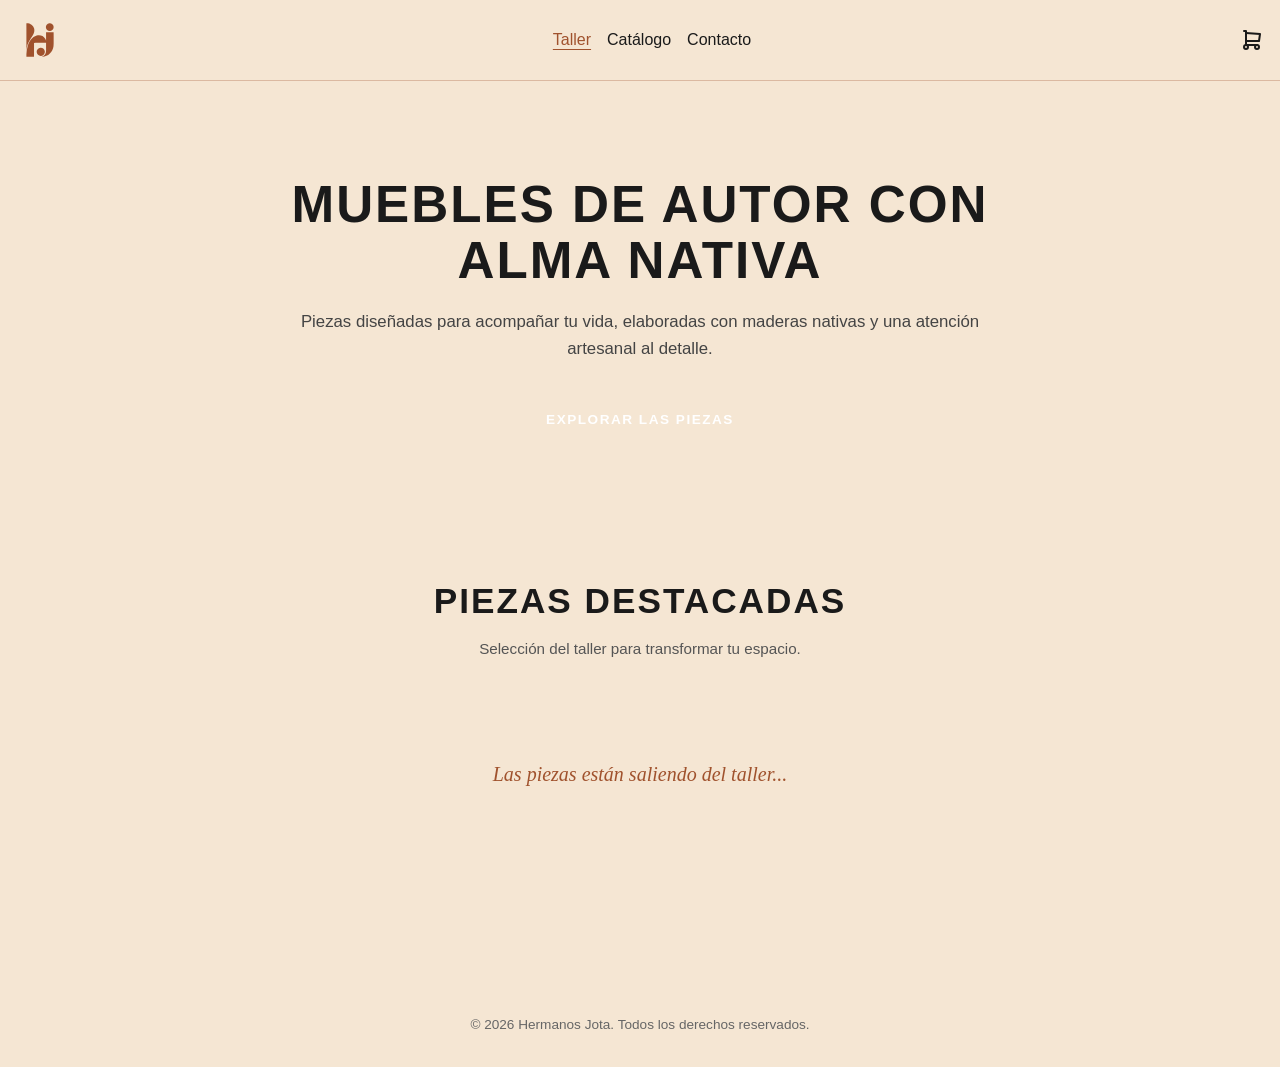
==== commit 32d61917: "refactor(header): modularizar y limpiar assets - Extraer componente del header a hj-header.js para m" ====
--- a/src/index.html
+++ b/src/index.html
@@ -5,33 +5,20 @@
     <meta name="viewport" content="width=device-width, initial-scale=1.0">
     <title>Hermanos Jota - Muebles de Autor</title>
 
-    <link rel="preconnect" href="https://fonts.googleapis.com">
-    <link rel="preconnect" href="https://fonts.gstatic.com" crossorigin>
-    <link href="https://fonts.googleapis.com/css2?family=Playfair+Display:ital,wght@0,600;0,700;0,800;1,400&family=Inter:wght@400;500;600&display=swap" rel="stylesheet">
+    <!-- Precarga de fuentes para evitar FOIT (Manual de Marca 3.C) -->
+    <link rel="preload" as="font" href="assets/fonts/inter/inter-v-latin-400.woff2" type="font/woff2" crossorigin>
+    <link rel="preload" as="font" href="assets/fonts/playfair-display/playfair-display-v-latin-700.woff2" type="font/woff2" crossorigin>
 
-    <link rel="stylesheet" href="css/styles.css">
+    <!-- css -->
     <link rel="stylesheet" href="css/index.css">
 
+    <!-- js -->
     <script type="module" src="js/index.js" defer></script>
+    <script src="./js/hj-header.js" defer></script>
 </head>
 <body>
 
-    <header class="header">
-        <div class="header__container">
-            <a href="index.html" class="header__logo">HERMANOS JOTA</a>
-
-            <nav class="header__nav">
-                <a href="index.html" class="nav__link nav__link--active">TALLER</a>
-                <a href="productos.html" class="nav__link">CATÁLOGO</a>
-                <a href="#contacto" class="nav__link">CONTACTO</a>
-            </nav>
-
-            <div class="header__cart">
-                <span class="cart__icon">🛒</span>
-                <span class="cart__count">0</span>
-            </div>
-        </div>
-    </header>
+    <hj-header></hj-header>
 
     <main>
         <section class="hero">
@@ -50,8 +37,9 @@
                 <p class="featured__subtitle">Selección del taller para transformar tu espacio.</p>
             </div>
 
-            <div id="contenedor-destacados" class="products-grid">
-            </div>
+            <section id="contenedor-productos" class="seccion-productos contenedor" aria-live="polite">
+                <p class="mensaje-carga">Las piezas están saliendo del taller...</p>
+            </section>
         </section>
     </main>
 
--- a/src/css/index.css
+++ b/src/css/index.css
@@ -1,72 +1,7 @@
-:root {
-    --font-heading: 'Playfair Display', Georgia, serif;
-    --font-body: 'Inter', system-ui, -apple-system, sans-serif;
-    --color-brand: #a6532b;
-    --color-brand-hover: #823d1d;
-    --color-bg-main: #f3ede2;
-    --color-card-bg: #ece3d4; /* Fondo crema para las tarjetas */
-    --color-card-border: #e0d4c1;
-}
-
-body {
-    font-family: var(--font-body);
-    background-color: var(--color-bg-main);
-    color: #333333;
-    margin: 0;
-}
-
-/* HEADER */
-.header {
-    padding: 1.5rem 0;
-    background-color: var(--color-bg-main);
-    border-bottom: 1px solid rgba(166, 83, 43, 0.15);
-}
-
-.header__container {
-    display: flex;
-    align-items: center;
-    justify-content: space-between;
-    max-width: 1200px;
-    margin: 0 auto;
-    padding: 0 2rem;
-}
-
-.header__logo {
-    font-family: var(--font-heading);
-    font-weight: 800;
-    font-size: 1.5rem;
-    color: var(--color-brand);
-    text-decoration: none;
-    letter-spacing: 2px;
-}
-
-.header__nav {
-    display: flex;
-    gap: 2rem;
-}
-
-.nav__link {
-    text-decoration: none;
-    color: #333333;
-    font-size: 0.85rem;
-    letter-spacing: 1.5px;
-    text-transform: uppercase;
-    font-weight: 500;
-}
-
-    .nav__link:hover,
-    .nav__link--active {
-        color: var(--color-brand);
-        font-weight: 600;
-    }
-
-.header__cart {
-    display: flex;
-    align-items: center;
-    gap: 0.4rem;
-    font-weight: 600;
-    cursor: pointer;
-}
+/* ==========================================================================
+   Importación de Estilos Globales y Base
+   ========================================================================== */
+@import url('styles.css');
 
 /* HERO */
 .hero {
@@ -111,9 +46,9 @@
     transition: background-color 0.2s ease;
 }
 
-    .btn-main:hover {
-        background-color: var(--color-brand-hover);
-    }
+.btn-main:hover {
+    background-color: var(--color-brand-hover);
+}
 
 /* DESTACADOS Y CARDS CREMA */
 .featured {
@@ -210,10 +145,10 @@
     background-color: transparent;
 }
 
-    .btn-card:hover {
-        background-color: var(--color-brand);
-        color: #ffffff;
-    }
+.btn-card:hover {
+    background-color: var(--color-brand);
+    color: #ffffff;
+}
 
 /* FOOTER */
 .footer {
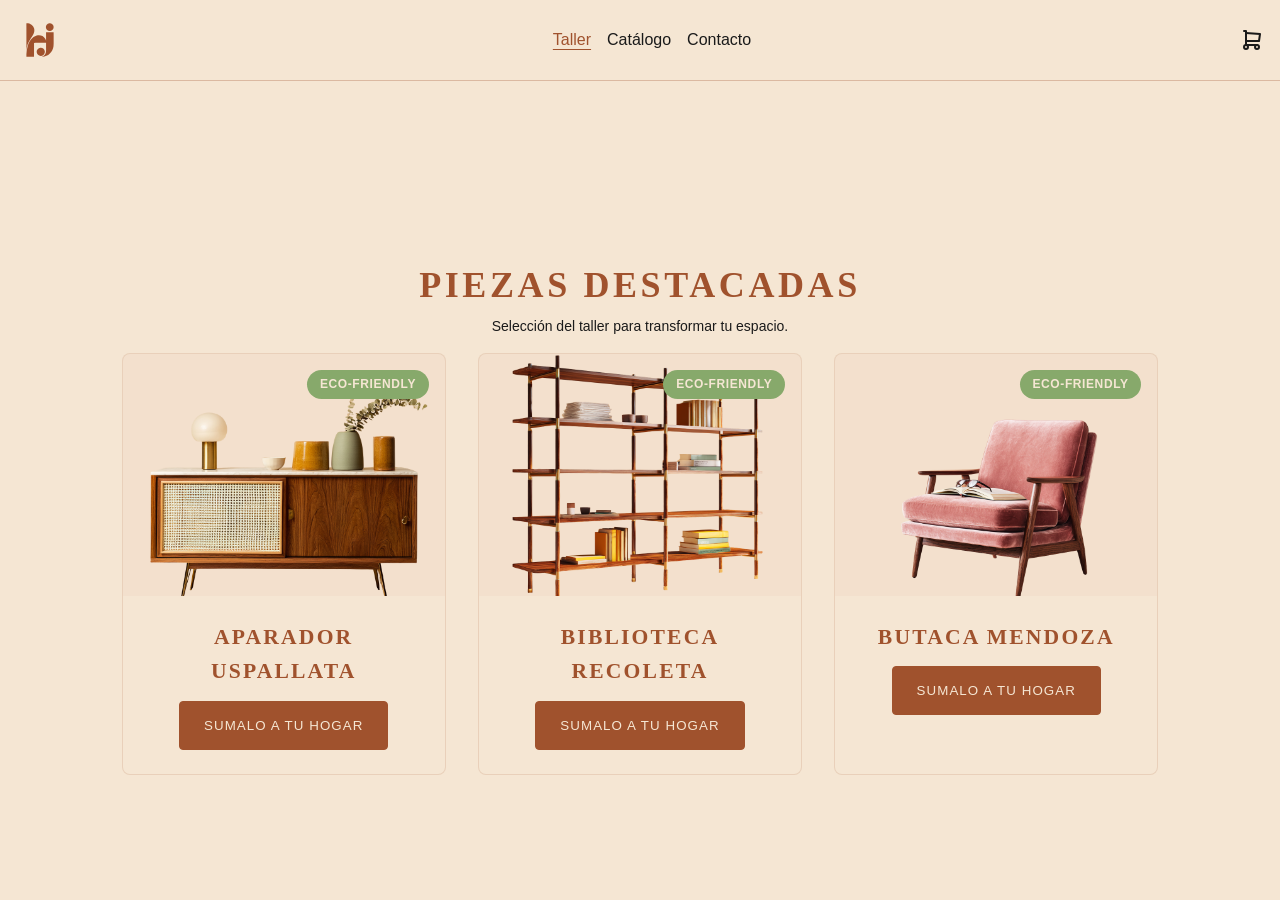
==== commit ee7cb260: "refactor: unificar productos, footer y estilos - Normalizar la lógica de renderizado de productos en" ====
--- a/src/index.html
+++ b/src/index.html
@@ -22,13 +22,6 @@
 
     <main>
         <section class="hero">
-            <div class="hero__content">
-                <h1 class="hero__title">MUEBLES DE AUTOR CON ALMA NATIVA</h1>
-                <p class="hero__subtitle">
-                    Piezas diseñadas para acompañar tu vida, elaboradas con maderas nativas y una atención artesanal al detalle.
-                </p>
-                <a href="productos.html" class="btn-main hero__btn">EXPLORAR LAS PIEZAS</a>
-            </div>
         </section>
 
         <section class="featured">
@@ -43,11 +36,5 @@
         </section>
     </main>
 
-    <footer class="footer">
-        <div class="footer__container">
-            <p>&copy; <span id="current-year">2026</span> Hermanos Jota. Todos los derechos reservados.</p>
-        </div>
-    </footer>
-
 </body>
 </html>
--- a/src/css/index.css
+++ b/src/css/index.css
@@ -52,109 +52,19 @@
 
 /* DESTACADOS Y CARDS CREMA */
 .featured {
-    padding: 3rem 2rem;
-    max-width: 1200px;
-    margin: 0 auto;
+    width: 100%;
+    height: fit-content;
+    display: flex;
+    flex-direction: column;
+    align-items: center;
+    gap: var(--espaciado-interno);
 }
 
 .featured__header {
     text-align: center;
-    margin-bottom: 3rem;
-}
-
-.featured__title {
-    font-family: var(--font-heading);
-    font-size: 2.2rem;
-    color: var(--color-brand);
-    letter-spacing: 2px;
-    text-transform: uppercase;
-    margin-bottom: 0.5rem;
+    width: fit-content;
 }
 
 .featured__subtitle {
-    color: #555555;
-    font-size: 0.95rem;
+    font-size: var(--small-text);
 }
-
-.products-grid {
-    display: grid;
-    grid-template-columns: repeat(auto-fit, minmax(300px, 1fr));
-    gap: 2rem;
-}
-
-.product-card {
-    background-color: var(--color-card-bg); /* Fondo cremita */
-    border: 1px solid var(--color-card-border);
-    border-radius: 8px;
-    padding: 1.5rem;
-    display: flex;
-    flex-direction: column;
-    position: relative;
-    box-shadow: 0 4px 12px rgba(0,0,0,0.03);
-}
-
-.product-card__tag {
-    position: absolute;
-    top: 1rem;
-    right: 1rem;
-    background-color: #729b6f;
-    color: white;
-    font-size: 0.7rem;
-    font-weight: 700;
-    padding: 0.3rem 0.6rem;
-    border-radius: 12px;
-    text-transform: uppercase;
-}
-
-.product-card__img {
-    width: 100%;
-    height: 220px;
-    object-fit: contain;
-    margin-bottom: 1rem;
-    mix-blend-mode: multiply; /* Para que las imágenes con fondo blanco se integren con el tono crema */
-}
-
-.product-card__title {
-    font-family: var(--font-heading);
-    color: var(--color-brand);
-    font-size: 1.3rem;
-    margin-bottom: 0.5rem;
-    text-transform: uppercase;
-}
-
-.product-card__desc {
-    font-size: 0.85rem;
-    color: #555555;
-    line-height: 1.5;
-    margin-bottom: 1.2rem;
-    flex-grow: 1;
-}
-
-.btn-card {
-    display: inline-block;
-    text-align: center;
-    padding: 0.6rem 1rem;
-    border: 1px solid var(--color-brand);
-    color: var(--color-brand);
-    text-decoration: none;
-    font-weight: 600;
-    font-size: 0.88rem;
-    letter-spacing: 1px;
-    border-radius: 3px;
-    transition: all 0.2s ease;
-    background-color: transparent;
-}
-
-.btn-card:hover {
-    background-color: var(--color-brand);
-    color: #ffffff;
-}
-
-/* FOOTER */
-.footer {
-    text-align: center;
-    padding: 2rem;
-    color: #666666;
-    font-size: 0.85rem;
-    margin-top: 4rem;
-}
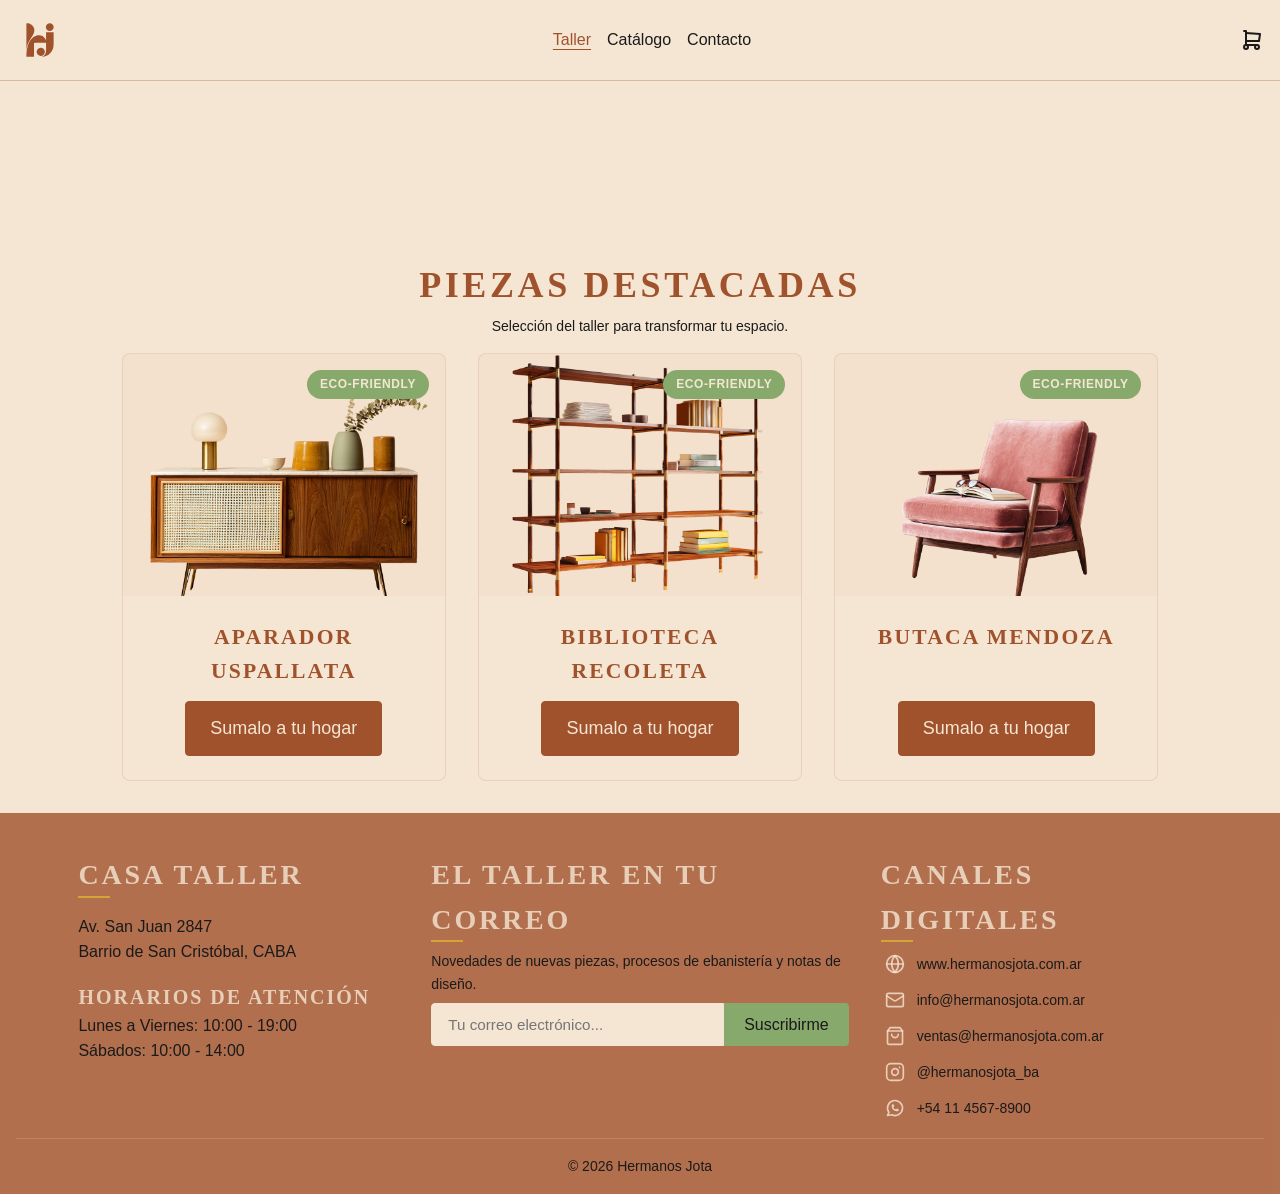
==== commit 8539e9b7: "refactor: modularizar cards, footer y estilos - Extraer lógica de renderizado de cards a un módulo E" ====
--- a/src/index.html
+++ b/src/index.html
@@ -15,6 +15,7 @@
     <!-- js -->
     <script type="module" src="js/index.js" defer></script>
     <script src="./js/hj-header.js" defer></script>
+    <script type="module" src="./js/hj-footer.js" defer></script>
 </head>
 <body>
 
@@ -36,5 +37,7 @@
         </section>
     </main>
 
+    <hj-footer></hj-footer>
+    
 </body>
 </html>
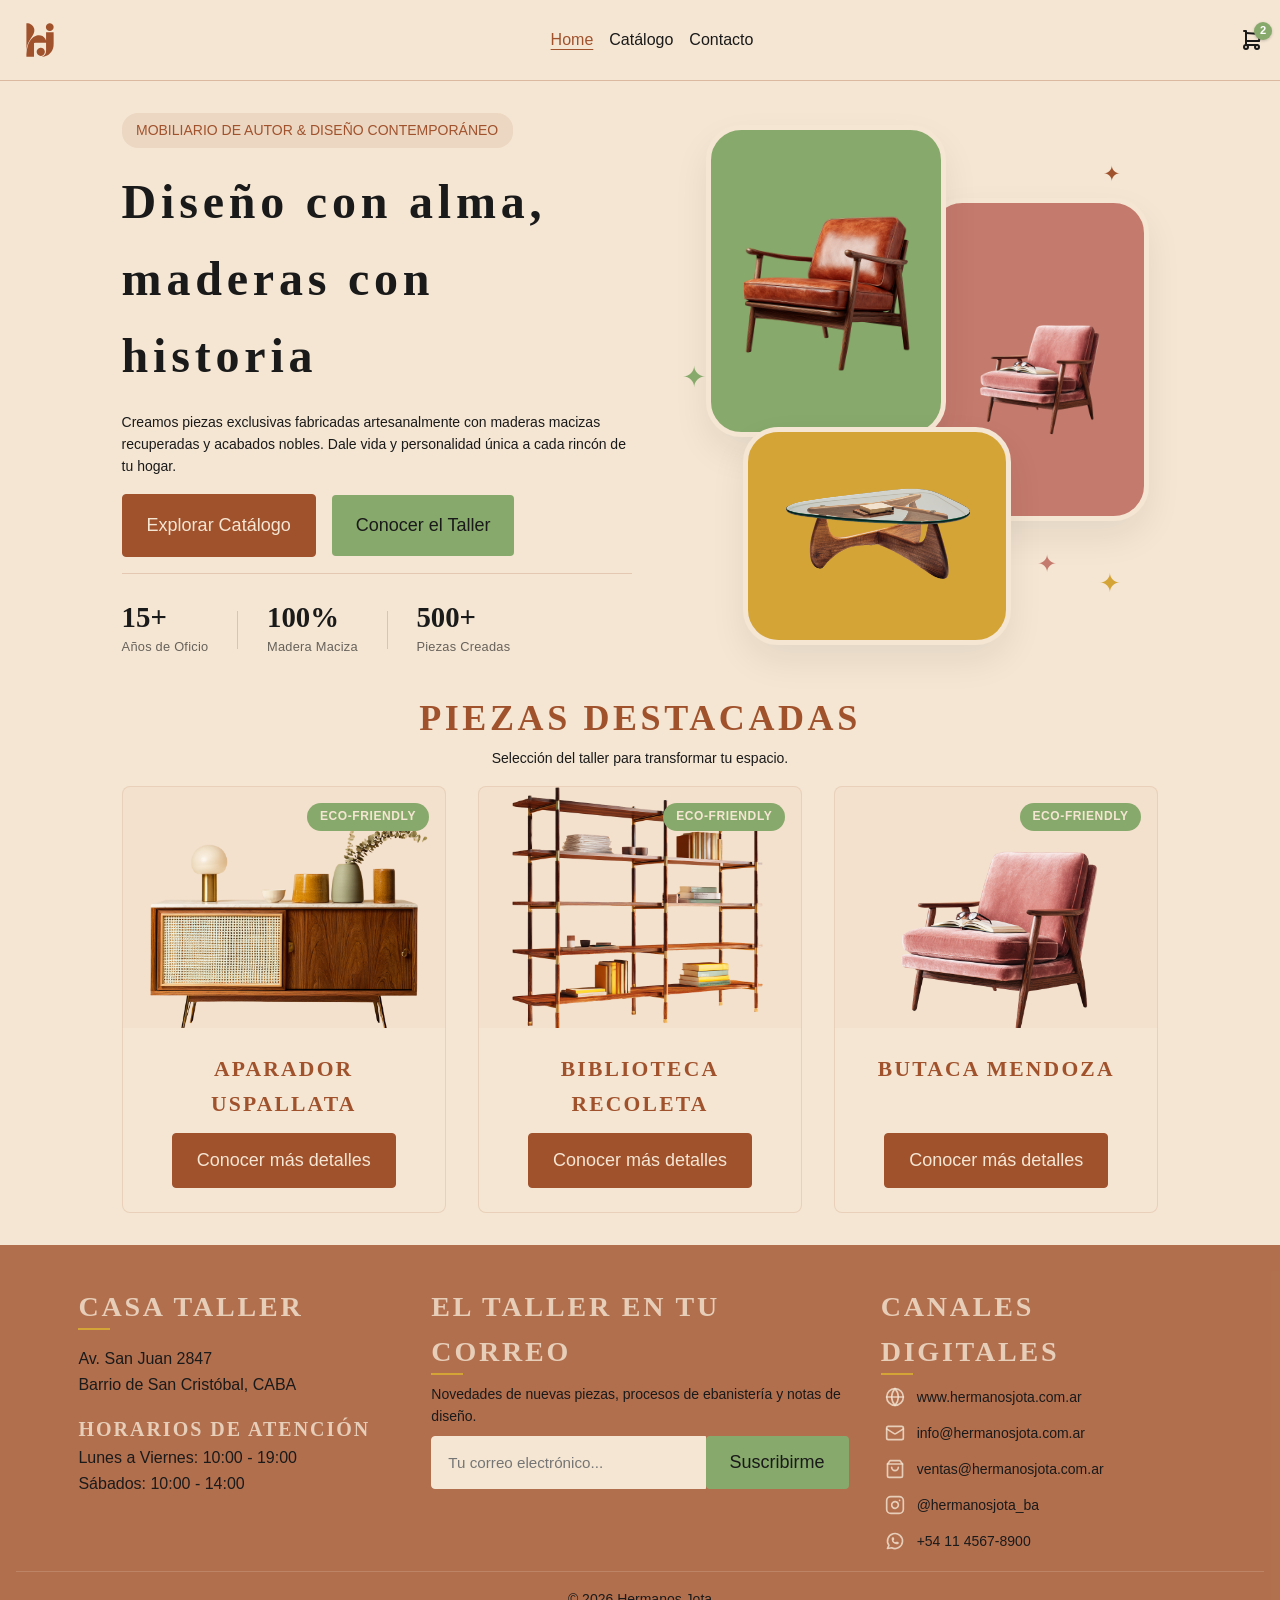
==== commit 4cd52b5e: "feat: integrar hero, badge de carrito y textos - Añadir sección hero en el inicio (index.html). - Ag" ====
--- a/src/index.html
+++ b/src/index.html
@@ -22,7 +22,59 @@
     <hj-header></hj-header>
 
     <main>
-        <section class="hero">
+        <section class="hero contenedor">
+            <div class="hero__content">
+                <span class="hero__tagline">Mobiliario de Autor & Diseño Contemporáneo</span>
+                <h1 class="hero__title">Diseño con alma,<br>maderas con historia</h1>
+                <p class="hero__subtitle">
+                    Creamos piezas exclusivas fabricadas artesanalmente con maderas macizas recuperadas y acabados nobles. Dale vida y personalidad única a cada rincón de tu hogar.
+                </p>
+
+                <div class="hero__actions">
+                    <a href="productos.html" class="btn-primario">Explorar Catálogo</a>
+                    <a href="contacto.html" class="newsletter-boton">Conocer el Taller</a>
+                </div>
+
+                <div class="hero__stats">
+                    <div class="stat-item">
+                        <span class="stat-number">15+</span>
+                        <span class="stat-label">Años de Oficio</span>
+                    </div>
+                    <div class="stat-divider"></div>
+                    <div class="stat-item">
+                        <span class="stat-number">100%</span>
+                        <span class="stat-label">Madera Maciza</span>
+                    </div>
+                    <div class="stat-divider"></div>
+                    <div class="stat-item">
+                        <span class="stat-number">500+</span>
+                        <span class="stat-label">Piezas Creadas</span>
+                    </div>
+                </div>
+            </div>
+
+            <div class="hero__visual">
+                <!-- Tarjeta Superior (Verde Salvia) -->
+                <div class="hero-card hero-card--top">
+                    <img src="assets/images/Sillón Copacabana.png" alt="Sillón Copacabana en madera natural" class="hero-card__img">
+                </div>
+
+                <!-- Tarjeta Derecha (Rosa Polvoriento) -->
+                <div class="hero-card hero-card--right">
+                    <img src="assets/images/Butaca Mendoza.png" alt="Butaca Mendoza de diseño contemporáneo" class="hero-card__img">
+                </div>
+
+                <!-- Tarjeta Inferior (Vara de Oro) -->
+                <div class="hero-card hero-card--bottom">
+                    <img src="assets/images/Mesa de Centro Araucaria.png" alt="Mesa de Centro Araucaria artesanal" class="hero-card__img">
+                </div>
+
+                <!-- Elementos decorativos flotantes -->
+                <div class="floating-sparkle floating-sparkle--1" aria-hidden="true">✦</div>
+                <div class="floating-sparkle floating-sparkle--2" aria-hidden="true">✦</div>
+                <div class="floating-sparkle floating-sparkle--3" aria-hidden="true">✦</div>
+                <div class="floating-sparkle floating-sparkle--4" aria-hidden="true">✦</div>
+            </div>
         </section>
 
         <section class="featured">
--- a/src/css/index.css
+++ b/src/css/index.css
@@ -3,54 +3,248 @@
    ========================================================================== */
 @import url('styles.css');
 
-/* HERO */
+/* ==========================================================================
+   HERO SECTION - Estilo Contemporáneo & Mosaico de Muebles
+   ========================================================================== */
 .hero {
-    padding: 4rem 1.5rem 3rem;
-    text-align: center;
-}
-
+    display: grid;
+    grid-template-columns: 1fr;
+    gap: 3.5rem;
+    align-items: center;
+}
+
+@media (min-width: 992px) {
+    .hero {
+        grid-template-columns: 1.05fr 0.95fr;
+        gap: 4rem;
+    }
+}
+
+/* Columna Izquierda: Textos y Acciones */
 .hero__content {
-    max-width: 750px;
+    display: flex;
+    flex-direction: column;
+    align-items: flex-start;
+    text-align: left;
+    max-width: 620px;
+    gap: var(--espaciado-interno);
+}
+
+.hero__tagline {
+    font-size: var(--small-text);
+    text-transform: uppercase;
+    color: var(--siena-tostado);
+    background-color: rgba(160, 82, 45, 0.1);
+    padding: 0.4rem 0.9rem;
+    border-radius: 1rem;
+}
+
+.hero__title {
+    font-weight: 700;
+    color: var(--negro-carbon);
+    text-transform: none;
+}
+
+.hero__subtitle {
+    font-size: var(--small-text);
+}
+
+/* Botones de Acción */
+.hero__actions {
+    display: flex;
+    flex-wrap: wrap;
+    align-items: center;
+    gap: 1rem;
+}
+
+/* Métricas / Stats */
+.hero__stats {
+    display: flex;
+    align-items: center;
+    gap: 1.8rem;
+    padding-top: 1.8rem;
+    border-top: 1px solid rgba(160, 82, 45, 0.2);
+    width: 100%;
+}
+
+.stat-item {
+    display: flex;
+    flex-direction: column;
+    gap: 0.2rem;
+}
+
+.stat-number {
+    font-family: 'Playfair Display', Georgia, serif;
+    font-size: 1.8rem;
+    font-weight: 700;
+    color: var(--negro-carbon);
+    line-height: 1.1;
+}
+
+.stat-label {
+    font-size: 0.8rem;
+    color: rgba(26, 26, 26, 0.65);
+    font-weight: 500;
+    letter-spacing: 0.02em;
+}
+
+.stat-divider {
+    width: 1px;
+    height: 38px;
+    background-color: rgba(26, 26, 26, 0.15);
+}
+
+/* ==========================================================================
+   Columna Derecha: Collage de Muebles y Elementos Flotantes
+   ========================================================================== */
+.hero__visual {
+    position: relative;
+    width: 100%;
+    max-width: 540px;
+    height: 520px;
     margin: 0 auto;
 }
 
-.hero__title {
-    font-family: var(--font-heading);
-    font-size: 3.2rem;
-    font-weight: 700;
-    color: var(--color-brand);
-    margin-bottom: 1.2rem;
-    letter-spacing: 2px;
-    text-transform: uppercase;
-    line-height: 1.1;
-}
-
-.hero__subtitle {
-    font-size: 1.05rem;
-    color: #444444;
-    margin-bottom: 2rem;
-    line-height: 1.6;
-}
-
-.btn-main {
-    display: inline-block;
-    padding: 0.9rem 2rem;
-    background-color: var(--color-brand);
-    color: #ffffff;
-    text-decoration: none;
-    font-weight: 600;
-    font-size: 0.85rem;
-    letter-spacing: 1.5px;
-    text-transform: uppercase;
-    border-radius: 3px;
-    transition: background-color 0.2s ease;
-}
-
-.btn-main:hover {
-    background-color: var(--color-brand-hover);
-}
-
-/* DESTACADOS Y CARDS CREMA */
+@media (max-width: 576px) {
+    .hero__visual {
+        height: 440px;
+    }
+}
+
+/* Tarjetas Base del Collage */
+.hero-card {
+    position: absolute;
+    border-radius: 2.2rem;
+    overflow: hidden;
+    display: flex;
+    align-items: center;
+    justify-content: center;
+    box-shadow: 0 16px 36px rgba(0, 0, 0, 0.07);
+    transition: transform 0.4s cubic-bezier(0.2, 0.8, 0.2, 1), box-shadow 0.4s ease;
+    border: 5px solid var(--alabastro-calido);
+}
+
+.hero-card:hover {
+    transform: translateY(-6px) scale(1.02);
+    box-shadow: 0 22px 42px rgba(0, 0, 0, 0.12);
+}
+
+.hero-card__img {
+    width: 100%;
+    object-fit: cover;
+    display: block;
+    transition: transform 0.5s ease;
+}
+
+.hero-card:hover .hero-card__img {
+    transform: scale(1.05);
+}
+
+/* 1. Tarjeta Superior Izquierda (Tono Verde Salvia) */
+.hero-card--top {
+    top: 0;
+    left: 2%;
+    width: 52%;
+    height: 60%;
+    background-color: var(--verde-salvia);
+    z-index: 2;
+}
+
+.hero-card--top .hero-card__img {
+    object-fit: cover;
+    padding: 0.5rem;
+}
+
+/* 2. Tarjeta Derecha (Tono Rosa Polvoriento / Terracota Suave) */
+.hero-card--right {
+    top: 14%;
+    right: 2%;
+    width: 48%;
+    height: 62%;
+    background-color: var(--rosa-polvoriento);
+    z-index: 1;
+}
+
+.hero-card--right .hero-card__img {
+    object-fit: cover;
+    padding: 0.5rem;
+}
+
+/* 3. Tarjeta Inferior Izquierda (Tono Cálido Madera / Vara de Oro suave) */
+.hero-card--bottom {
+    bottom: 0;
+    left: 10%;
+    width: 58%;
+    height: 42%;
+    background-color: var(--vara-de-oro);
+    z-index: 3;
+}
+
+.hero-card--bottom .hero-card__img {
+    object-fit: cover;
+}
+
+/* Elementos Flotantes Decorativos */
+.floating-badge {
+    position: absolute;
+    z-index: 4;
+    display: flex;
+    align-items: center;
+    justify-content: center;
+    box-shadow: 0 8px 24px rgba(0, 0, 0, 0.08);
+    transition: transform 0.3s ease;
+}
+
+/* Destellos / Estrellas */
+.floating-sparkle {
+    position: absolute;
+    font-size: 1.8rem;
+    color: var(--siena-tostado);
+    z-index: 4;
+    user-select: none;
+    animation: gentle-float 4s ease-in-out infinite alternate;
+}
+
+.floating-sparkle--1 {
+    top: 44%;
+    left: -3%;
+    color: var(--verde-salvia);
+}
+
+.floating-sparkle--2 {
+    bottom: 12%;
+    right: 22%;
+    font-size: 1.5rem;
+    color: var(--rosa-polvoriento);
+    animation-delay: -2s;
+}
+
+.floating-sparkle--3 {
+    top: 6%;
+    right: 8%;
+    font-size: 1.3rem;
+    color: var(--siena-tostado);
+    animation-delay: -1s;
+}
+
+.floating-sparkle--4 {
+    bottom: 8%;
+    right: 8%;
+    font-size: 1.6rem;
+    color: var(--vara-de-oro);
+    animation-delay: -3s;
+}
+
+@keyframes gentle-float {
+    0% {
+        transform: translateY(0px) rotate(0deg);
+    }
+    100% {
+        transform: translateY(-8px) rotate(12deg);
+    }
+}
+
+/* DESTACADOS*/
 .featured {
     width: 100%;
     height: fit-content;
